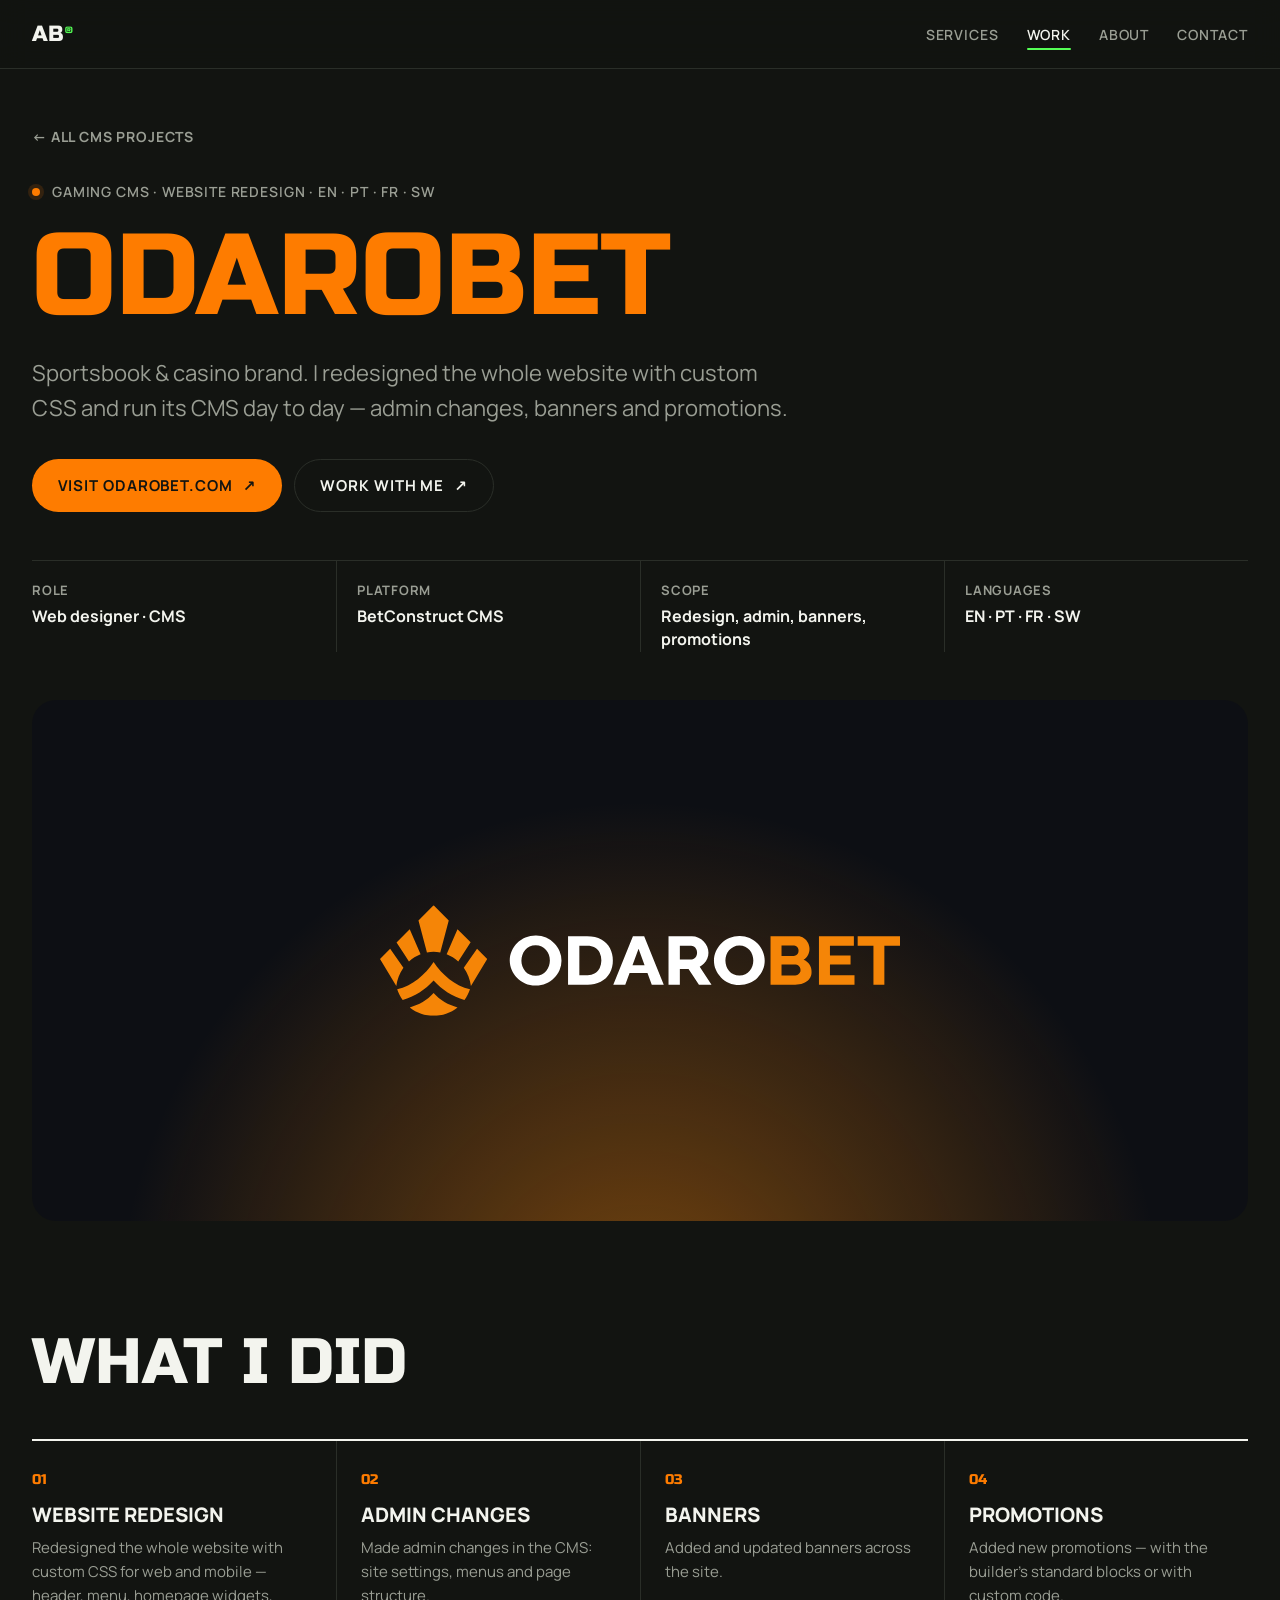
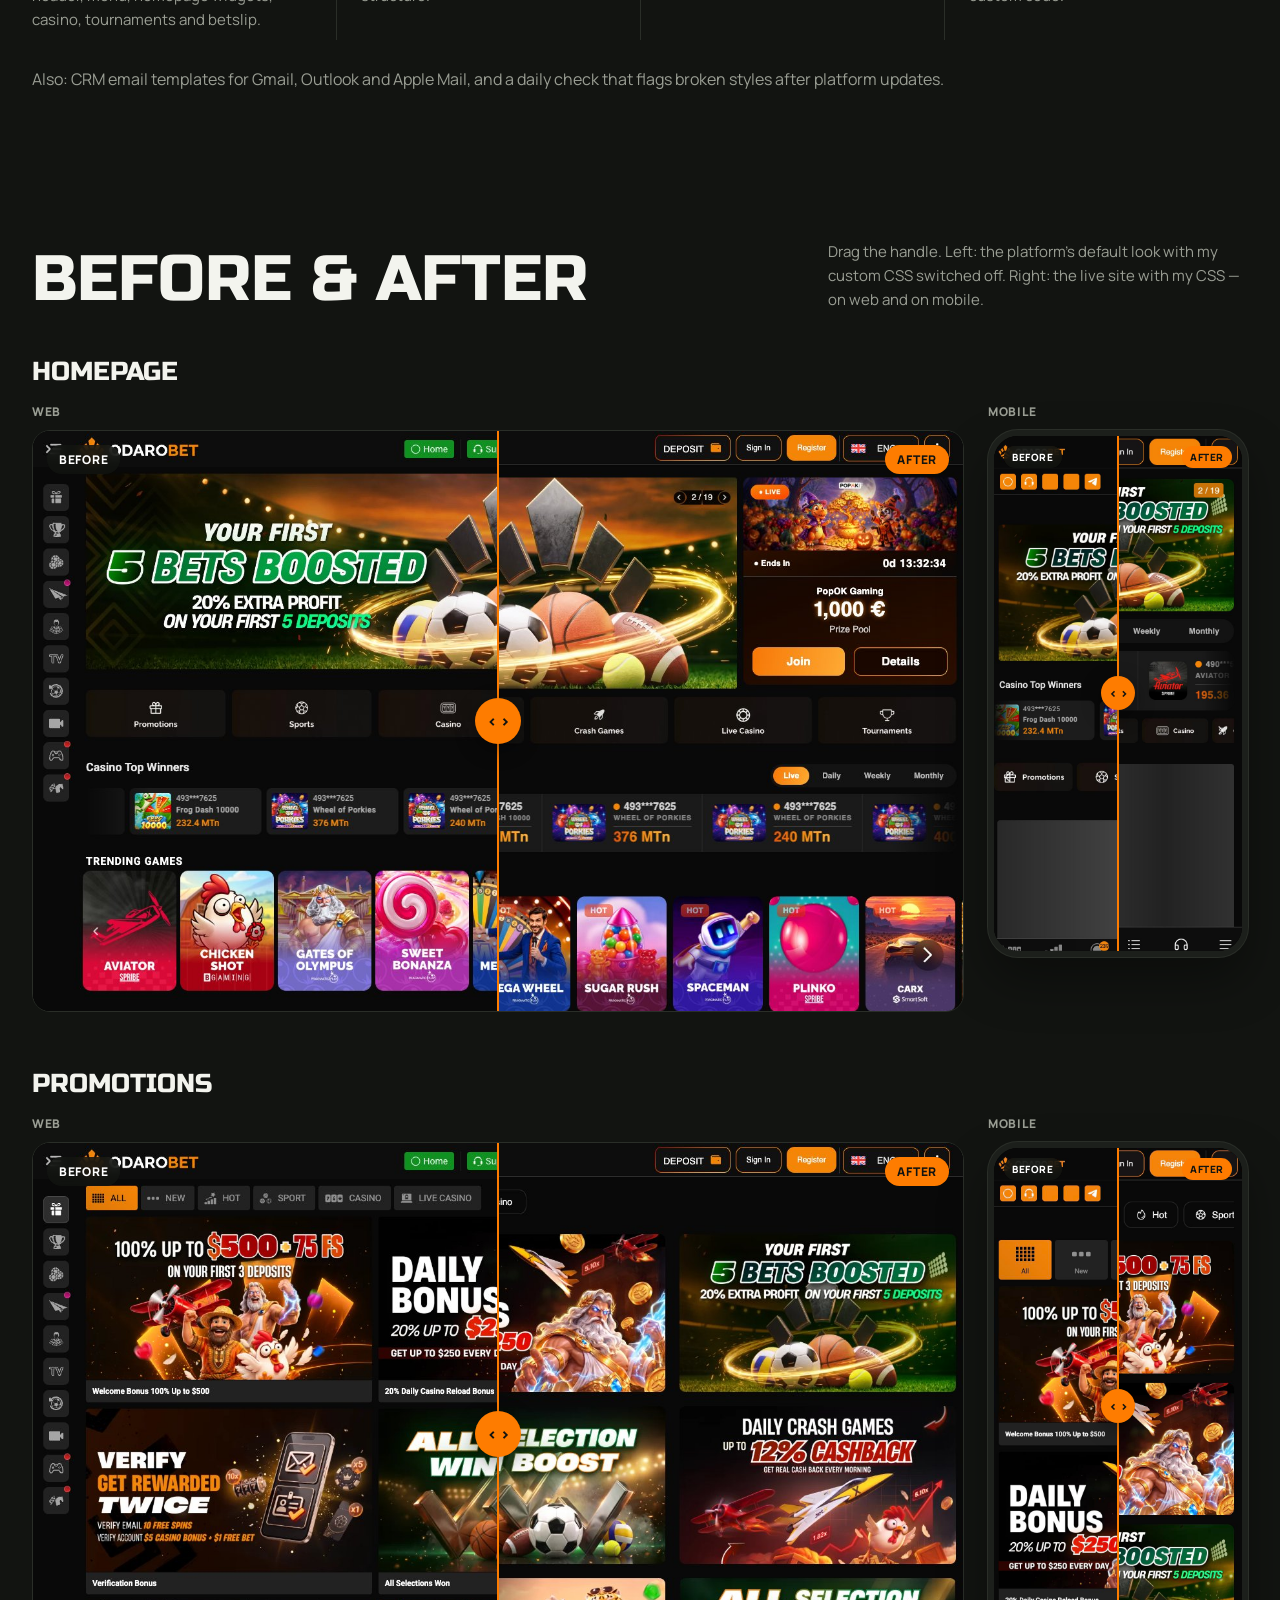
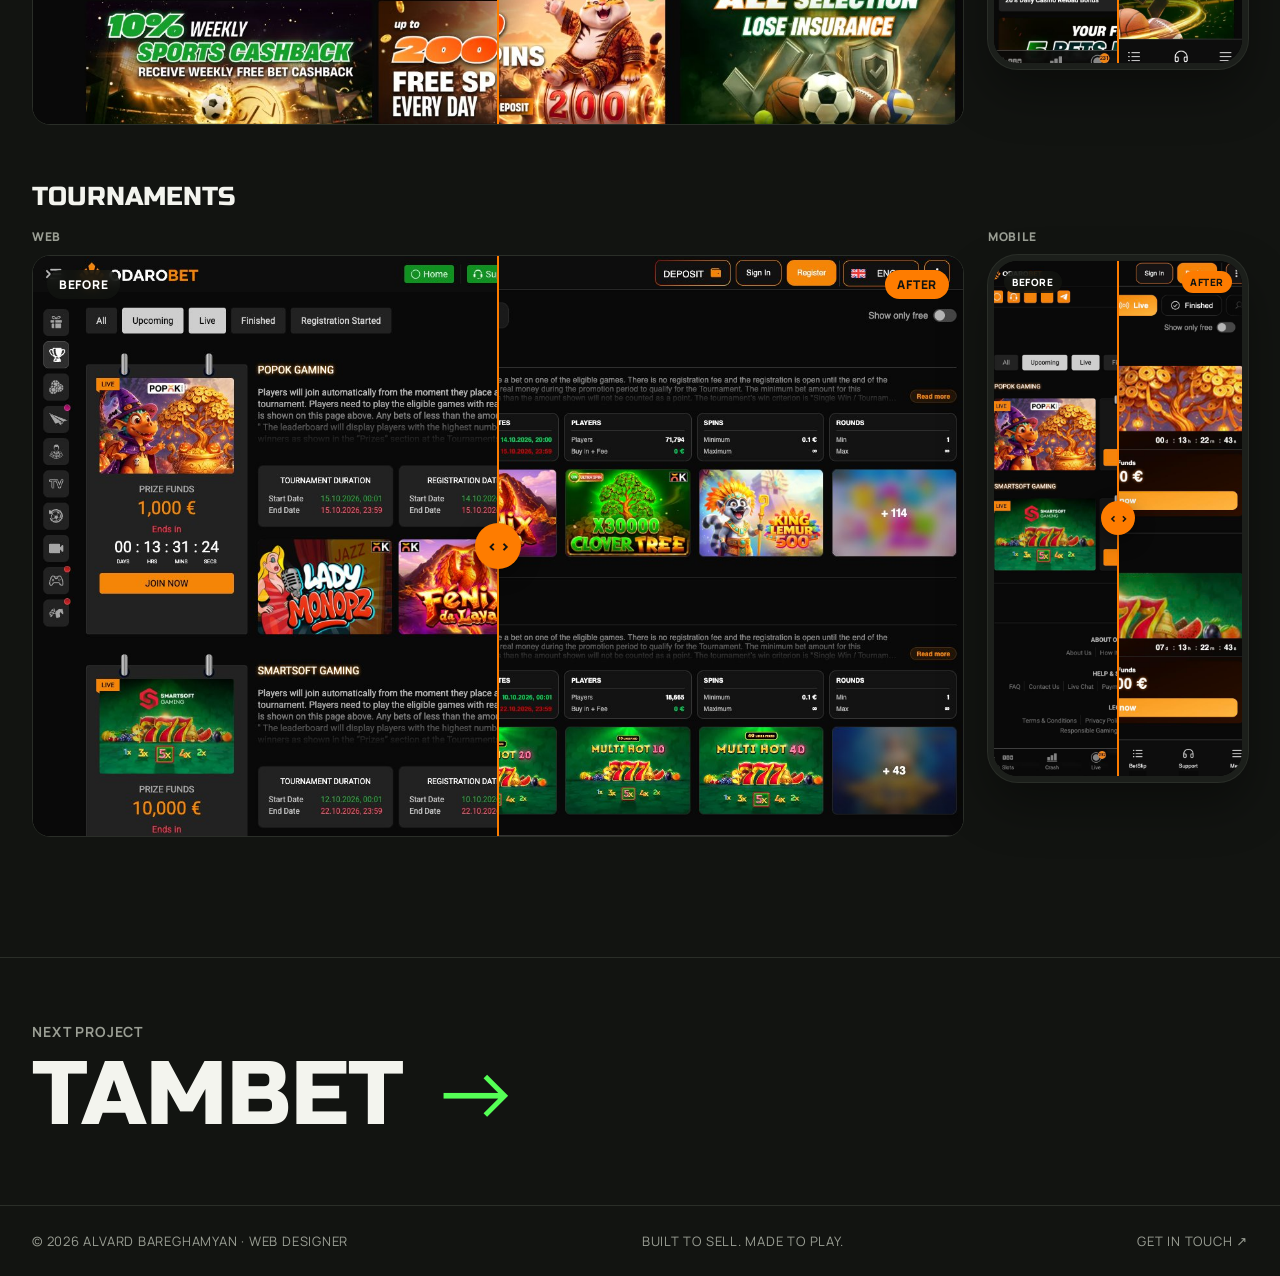
==== projects/odarobet.html @ 6822bbcd "Uppercase headings and labels, full-width hero Co-Authored-By: Claude Sonnet 5.5 <noreply@anthropic." ====
<!doctype html>
<html lang="en">
<head>
  <meta charset="utf-8">
  <meta name="viewport" content="width=device-width, initial-scale=1">
  <title>Odarobet · Alvard Bareghamyan</title>
  <meta name="description" content="Sportsbook &amp;amp; casino brand. I redesigned the whole website with custom CSS and run its CMS day to day — admin changes, banners and promotions.">
  <link rel="preconnect" href="https://fonts.googleapis.com">
  <link rel="preconnect" href="https://fonts.gstatic.com" crossorigin>
  <link href="https://fonts.googleapis.com/css2?family=Manrope:wght@400;500;600;700;800&family=Russo+One&display=swap" rel="stylesheet">
  <link rel="stylesheet" href="../assets/style.css?v=5">
  <script>
    document.documentElement.classList.add('js');
  </script>
</head>
<body class="project-page is-cms">

<header class="nav">
  <div class="wrap nav-inner">
    <a href="../index.html" class="logo" aria-label="Alvard Bareghamyan, home">AB<sup>®</sup></a>
    <nav class="links">
      <a href="../index.html#services">Services</a>
      <a href="../index.html#work" class="active">Work</a>
      <a href="../index.html#about">About</a>
      <a href="../index.html#contact">Contact</a>
    </nav>
  </div>
</header>

<main>

<section class="p-hero">
  <div class="wrap">
    <a href="../index.html#work-cms" class="back reveal">← All CMS projects</a>
    <p class="p-kicker reveal"><span class="dot"></span>Gaming CMS · Website redesign · EN · PT · FR · SW</p>
    <h1 class="reveal">Odarobet</h1>
    <p class="p-lead reveal">Sportsbook &amp; casino brand. I redesigned the whole website with custom CSS and run its CMS day to day — admin changes, banners and promotions.</p>
    <div class="p-cta reveal"><a class="pill pill-solid" href="https://www.odarobet.com" target="_blank" rel="noopener">Visit odarobet.com <i>↗</i></a><a class="pill pill-line" href="../index.html#contact">Work with me <i>↗</i></a></div>
    <dl class="p-facts reveal"><div><dt>Role</dt><dd>Web designer · CMS</dd></div><div><dt>Platform</dt><dd>BetConstruct CMS</dd></div><div><dt>Scope</dt><dd>Redesign, admin, banners, promotions</dd></div><div><dt>Languages</dt><dd>EN · PT · FR · SW</dd></div></dl>
  </div>
</section>

<section class="wrap">
  <div class="p-banner reveal img-odaro"><img src="../assets/img/odarobet-logo.svg" alt="Odarobet logo"></div>
</section>

<section class="sec p-sec">
  <div class="wrap">
    <div class="sec-top"><h2 class="reveal">What I did</h2></div>
    <ol class="steps p-did"><li class="reveal"><span class="n">01</span><h4>Website redesign</h4><p>Redesigned the whole website with custom CSS for web and mobile — header, menu, homepage widgets, casino, tournaments and betslip.</p></li><li class="reveal"><span class="n">02</span><h4>Admin changes</h4><p>Made admin changes in the CMS: site settings, menus and page structure.</p></li><li class="reveal"><span class="n">03</span><h4>Banners</h4><p>Added and updated banners across the site.</p></li><li class="reveal"><span class="n">04</span><h4>Promotions</h4><p>Added new promotions — with the builder's standard blocks or with custom code.</p></li></ol>
    <p class="p-also reveal">Also: CRM email templates for Gmail, Outlook and Apple Mail, and a daily check that flags broken styles after platform updates.</p>
  </div>
</section>

<section class="sec p-sec">
  <div class="wrap">
    <div class="sec-top"><h2 class="reveal">Before &amp; after</h2><p class="sec-note reveal">Drag the handle. Left: the platform's default look with my custom CSS switched off. Right: the live site with my CSS — on web and on mobile.</p></div>
      <div class="ba-block reveal">
        <div class="ba-head"><h3>Homepage</h3></div>
        <div class="ba-pair">
        <div class="ba-col"><span class="ba-dev">Web</span>
          <figure class="ba" style="--pos:50%">
            <img class="ba-img" src="../assets/img/odarobet/home-after.jpg?v=4" alt="Homepage with Alvard's custom CSS" loading="lazy">
            <div class="ba-before"><img class="ba-img" src="../assets/img/odarobet/home-before.jpg?v=4" alt="Homepage without custom CSS (platform default)" loading="lazy"></div>
            <span class="ba-line" aria-hidden="true"><b>‹ ›</b></span>
            <span class="ba-tag ba-l">Before</span>
            <span class="ba-tag ba-r">After</span>
            <input class="ba-range" type="range" min="0" max="100" value="50" aria-label="Drag to compare Homepage before and after">
          </figure>
        </div>
        <div class="ba-col ba-col-m"><span class="ba-dev">Mobile</span>
          <figure class="ba ba-m" style="--pos:50%">
            <img class="ba-img" src="../assets/img/odarobet/home-m-after.jpg?v=4" alt="Homepage (mobile) with Alvard's custom CSS" loading="lazy">
            <div class="ba-before"><img class="ba-img" src="../assets/img/odarobet/home-m-before.jpg?v=4" alt="Homepage (mobile) without custom CSS (platform default)" loading="lazy"></div>
            <span class="ba-line" aria-hidden="true"><b>‹ ›</b></span>
            <span class="ba-tag ba-l">Before</span>
            <span class="ba-tag ba-r">After</span>
            <input class="ba-range" type="range" min="0" max="100" value="50" aria-label="Drag to compare Homepage (mobile) before and after">
          </figure>
        </div>
        </div>
      </div>
      <div class="ba-block reveal">
        <div class="ba-head"><h3>Promotions</h3></div>
        <div class="ba-pair">
        <div class="ba-col"><span class="ba-dev">Web</span>
          <figure class="ba" style="--pos:50%">
            <img class="ba-img" src="../assets/img/odarobet/promos-after.jpg?v=4" alt="Promotions with Alvard's custom CSS" loading="lazy">
            <div class="ba-before"><img class="ba-img" src="../assets/img/odarobet/promos-before.jpg?v=4" alt="Promotions without custom CSS (platform default)" loading="lazy"></div>
            <span class="ba-line" aria-hidden="true"><b>‹ ›</b></span>
            <span class="ba-tag ba-l">Before</span>
            <span class="ba-tag ba-r">After</span>
            <input class="ba-range" type="range" min="0" max="100" value="50" aria-label="Drag to compare Promotions before and after">
          </figure>
        </div>
        <div class="ba-col ba-col-m"><span class="ba-dev">Mobile</span>
          <figure class="ba ba-m" style="--pos:50%">
            <img class="ba-img" src="../assets/img/odarobet/promos-m-after.jpg?v=4" alt="Promotions (mobile) with Alvard's custom CSS" loading="lazy">
            <div class="ba-before"><img class="ba-img" src="../assets/img/odarobet/promos-m-before.jpg?v=4" alt="Promotions (mobile) without custom CSS (platform default)" loading="lazy"></div>
            <span class="ba-line" aria-hidden="true"><b>‹ ›</b></span>
            <span class="ba-tag ba-l">Before</span>
            <span class="ba-tag ba-r">After</span>
            <input class="ba-range" type="range" min="0" max="100" value="50" aria-label="Drag to compare Promotions (mobile) before and after">
          </figure>
        </div>
        </div>
      </div>
      <div class="ba-block reveal">
        <div class="ba-head"><h3>Tournaments</h3></div>
        <div class="ba-pair">
        <div class="ba-col"><span class="ba-dev">Web</span>
          <figure class="ba" style="--pos:50%">
            <img class="ba-img" src="../assets/img/odarobet/tournaments-after.jpg?v=4" alt="Tournaments with Alvard's custom CSS" loading="lazy">
            <div class="ba-before"><img class="ba-img" src="../assets/img/odarobet/tournaments-before.jpg?v=4" alt="Tournaments without custom CSS (platform default)" loading="lazy"></div>
            <span class="ba-line" aria-hidden="true"><b>‹ ›</b></span>
            <span class="ba-tag ba-l">Before</span>
            <span class="ba-tag ba-r">After</span>
            <input class="ba-range" type="range" min="0" max="100" value="50" aria-label="Drag to compare Tournaments before and after">
          </figure>
        </div>
        <div class="ba-col ba-col-m"><span class="ba-dev">Mobile</span>
          <figure class="ba ba-m" style="--pos:50%">
            <img class="ba-img" src="../assets/img/odarobet/tournaments-m-after.jpg?v=4" alt="Tournaments (mobile) with Alvard's custom CSS" loading="lazy">
            <div class="ba-before"><img class="ba-img" src="../assets/img/odarobet/tournaments-m-before.jpg?v=4" alt="Tournaments (mobile) without custom CSS (platform default)" loading="lazy"></div>
            <span class="ba-line" aria-hidden="true"><b>‹ ›</b></span>
            <span class="ba-tag ba-l">Before</span>
            <span class="ba-tag ba-r">After</span>
            <input class="ba-range" type="range" min="0" max="100" value="50" aria-label="Drag to compare Tournaments (mobile) before and after">
          </figure>
        </div>
        </div>
      </div>
  </div>
</section>

<a href="tambet.html" class="next">
  <span class="wrap next-inner">
    <span class="next-label">Next project</span>
    <span class="next-name">Tambet <i>→</i></span>
  </span>
</a>

</main>

<footer class="foot">
  <div class="wrap foot-inner">
    <span>© <span id="y"></span> Alvard Bareghamyan · Web Designer</span>
    <span class="foot-mid">Built to sell. Made to play.</span>
    <a href="../index.html#contact">Get in touch ↗</a>
  </div>
</footer>

<script src="../assets/project.js?v=4"></script>
</body>
</html>
---- assets/style.css ----
/* Tokens — dark is the default look */
:root {
  --bg: #121411;
  --bg-2: #171A16;
  --surface: #1C1F1B;
  --line: #2A2E28;
  --ink: #F3F4EE;
  --muted: #9A9E94;
  --dim: #5C6058;
  --green: #55FF56;
  --green-ink: #55FF56;
  --green-soft: rgba(85,255,86,.12);
  --orange: #FE7C00;
  --orange-soft: rgba(254,124,0,.14);
  --nav: rgba(18,20,17,.82);
  --shadow: 0 24px 48px rgba(0,0,0,.35);
  --display: "Russo One", "Manrope", system-ui, sans-serif;
  --radius: 18px;
  color-scheme: dark;
}

* { box-sizing: border-box; margin: 0; padding: 0; }
html { scroll-behavior: smooth; scroll-padding-top: 72px; }
body { font-family: "Manrope", system-ui, sans-serif; background: var(--bg); color: var(--ink); -webkit-font-smoothing: antialiased; transition: background .3s, color .3s; }
img { max-width: 100%; display: block; }
a { color: inherit; text-decoration: none; }
button { font: inherit; color: inherit; background: none; border: 0; cursor: pointer; }
.wrap { max-width: 1320px; margin: 0 auto; padding: 0 32px; }
:focus-visible { outline: 2px solid var(--green); outline-offset: 3px; border-radius: 6px; }

/* Pills */
.pill { display: inline-flex; align-items: center; gap: 10px; padding: 14px 24px; border-radius: 999px; font-weight: 700; font-size: 15px; transition: background .2s, border-color .2s, color .2s; }
.pill i { font-style: normal; }
.pill-solid { background: var(--green); color: #121411; }
.pill-solid:hover { background: #7DFF7E; }
.pill-line { border: 1px solid var(--line); }
.pill-line:hover { border-color: var(--ink); }
.pill-dark { background: #121411; color: var(--green); }
.pill-dark:hover { background: #000; }

/* Nav */
.nav { position: sticky; top: 0; z-index: 50; background: var(--nav); backdrop-filter: blur(14px); -webkit-backdrop-filter: blur(14px); border-bottom: 1px solid var(--line); }
.nav-inner { display: flex; align-items: center; gap: 28px; height: 68px; }
.logo { font-family: var(--display); font-size: 22px; letter-spacing: .02em; margin-right: auto; }
.logo sup { font-size: 9px; color: var(--green); }
.links { display: flex; gap: 28px; }
.links a { position: relative; font-size: 14px; font-weight: 600; color: var(--muted); padding: 6px 0; transition: color .2s; }
.links a:hover, .links a.active { color: var(--ink); }
.links a::after { content: ""; position: absolute; left: 0; right: 0; bottom: 0; height: 2px; border-radius: 2px; background: var(--green); transform: scaleX(0); transition: transform .3s; }
.links a.active::after { transform: scaleX(1); }

/* Hero */
.hero { padding: 72px 0 96px; }
.hero-grid { display: grid; grid-template-columns: 1fr 1.15fr; gap: 48px; align-items: center; min-height: calc(100vh - 68px - 168px); }
.who { display: flex; align-items: center; flex-wrap: wrap; gap: 12px; font-size: 14px; color: var(--muted); margin-bottom: 22px; }
.who b { font-family: var(--display); font-weight: 400; font-size: 17px; color: var(--ink); }
.dot { width: 8px; height: 8px; border-radius: 50%; background: var(--green); box-shadow: 0 0 0 4px var(--green-soft); flex: none; }
.hero h1 { font-family: var(--display); font-weight: 400; font-size: clamp(42px, 4.6vw, 66px); line-height: 1.02; letter-spacing: -.01em; }
.hero h1 span { display: block; }
.hero h1 .l1 { color: var(--green-ink); }
.hero h1 .l2 { color: var(--orange); }
.lead { max-width: 520px; margin: 26px 0 34px; font-size: 18px; line-height: 1.65; color: var(--muted); }
.cta { display: flex; flex-wrap: wrap; gap: 12px; }

/* Hero panel */
.panel { display: grid; grid-template-columns: 1fr 1fr; gap: 14px; padding: 14px; border-radius: 26px; background: var(--bg-2); border: 1px solid var(--line); }
.tile { position: relative; display: flex; flex-direction: column; min-height: 540px; padding: 22px; border-radius: 18px; overflow: hidden; border: 1px solid var(--line); background: var(--surface); transition: border-color .3s, transform .3s; }
.tile::before { content: ""; position: absolute; inset: 0; pointer-events: none; opacity: .9;
  -webkit-mask-image: radial-gradient(ellipse at 50% 60%, #000 20%, transparent 80%); mask-image: radial-gradient(ellipse at 50% 60%, #000 20%, transparent 80%); }
.tile-shop::before { background-image: radial-gradient(rgba(85,255,86,.25) 1.2px, transparent 1.4px); background-size: 18px 18px; animation: dots 40s linear infinite; }
.tile-game::before {
  background-image: url("data:image/svg+xml,%3Csvg xmlns='http://www.w3.org/2000/svg' width='120' height='120' viewBox='0 0 160 160'%3E%3Cg fill='none' stroke='%23FE7C00' stroke-width='1.6' stroke-opacity='.4'%3E%3Cpath d='M30 18c-7 9-14 13-14 20a7 7 0 0 0 12 5l-2 7h8l-2-7a7 7 0 0 0 12-5c0-7-7-11-14-20Z'/%3E%3Cpath d='M120 22l10 14-10 14-10-14Z'/%3E%3Cpath d='M40 112c-4-6-14-4-14 3 0 8 14 15 14 15s14-7 14-15c0-7-10-9-14-3Z'/%3E%3Crect x='104' y='100' width='30' height='30' rx='6'/%3E%3C/g%3E%3Cg fill='%23FE7C00' fill-opacity='.4'%3E%3Ccircle cx='112' cy='108' r='2.4'/%3E%3Ccircle cx='119' cy='115' r='2.4'/%3E%3Ccircle cx='126' cy='122' r='2.4'/%3E%3C/g%3E%3C/svg%3E");
  background-size: 120px 120px; animation: suits 50s linear infinite; }
.tile::after { content: ""; position: absolute; left: 50%; top: 55%; width: 300px; height: 300px; margin: -150px 0 0 -150px; border-radius: 50%; pointer-events: none; animation: glow 6s ease-in-out infinite; }
.tile-shop::after { background: radial-gradient(circle, rgba(85,255,86,.16), transparent 65%); }
.tile-game::after { background: radial-gradient(circle, rgba(254,124,0,.2), transparent 65%); }
@keyframes dots { to { background-position: 18px 18px; } }
@keyframes suits { to { background-position: 120px -120px; } }
@keyframes glow { 50% { transform: scale(1.15); opacity: .6; } }
.tile:hover { transform: translateY(-4px); }
.tile-shop:hover { border-color: var(--green); }
.tile-game:hover { border-color: var(--orange); }
.tile-label { position: relative; z-index: 2; display: flex; align-items: center; gap: 10px; font-family: var(--display); font-size: 24px; }
.tile-label b { font-weight: 400; font-size: 12px; padding: 4px 8px; border-radius: 999px; color: #121411; }
.tile-shop .tile-label b { background: var(--green); }
.tile-game .tile-label b { background: var(--orange); }
.tile-label i { margin-left: auto; font-style: normal; font-size: 16px; color: var(--muted); transition: transform .3s, color .3s; }
.tile:hover .tile-label i { transform: translate(3px, -3px); color: var(--ink); }
.tile-art { position: relative; z-index: 2; flex: 1; display: block; }
.tile-foot { position: relative; z-index: 2; font-size: 14px; font-weight: 600; color: var(--muted); }

/* Mini admin cards */
.mini { position: absolute; display: block; width: 168px; padding-bottom: 12px; border-radius: 14px; overflow: hidden; background: var(--bg-2); border: 1px solid var(--line); box-shadow: var(--shadow); transition: transform .5s cubic-bezier(.2,.8,.2,1); }
.mini.m1 { right: 4px; top: 30px; transform: rotate(5deg); }
.mini.m2 { left: 0; bottom: 18px; transform: rotate(-6deg); }
.tile:hover .mini.m1 { transform: rotate(8deg) translateY(-8px); }
.tile:hover .mini.m2 { transform: rotate(-9deg) translateY(-4px); }
.mini-bar { display: flex; align-items: center; gap: 4px; padding: 8px 10px; background: var(--surface); border-bottom: 1px solid var(--line); }
.mini-bar i { width: 6px; height: 6px; border-radius: 50%; background: #FF6159; }
.mini-bar i:nth-child(2) { background: #FFBD2E; } .mini-bar i:nth-child(3) { background: #28C941; }
.mini-bar span { margin-left: 6px; font-size: 10px; font-weight: 800; color: var(--ink); }
.mini-rows { display: flex; flex-direction: column; gap: 6px; padding: 10px 10px 0; }
.mrow { display: flex; align-items: center; gap: 6px; opacity: 0; animation: rowIn 6s infinite; }
.mrow b { width: 18px; height: 18px; border-radius: 5px; background: var(--c); flex: none; }
.mrow s { flex: 1; height: 6px; border-radius: 3px; background: var(--line); }
.mrow em { font-style: normal; font-size: 7.5px; font-weight: 800; padding: 2px 5px; border-radius: 999px; background: var(--green-soft); color: var(--green-ink); }
.mrow:nth-child(2) { animation-delay: .25s; } .mrow:nth-child(3) { animation-delay: .5s; }
.mrow-new { animation-name: rowNew; }
.mrow-new em { background: var(--orange-soft); color: var(--orange); }
@keyframes rowIn { 0% { opacity: 0; transform: translateX(10px); } 8%, 88% { opacity: 1; transform: none; } 96%, 100% { opacity: 0; } }
@keyframes rowNew { 0%, 40% { opacity: 0; transform: scale(.85); } 48% { opacity: 1; transform: scale(1.06); } 54%, 88% { opacity: 1; transform: none; } 96%, 100% { opacity: 0; } }
.mini-kpis { display: grid; grid-template-columns: 1fr 1fr; gap: 6px; padding: 10px 10px 4px; }
.mini-kpis span { height: 22px; border-radius: 6px; background: var(--surface); border: 1px solid var(--line); position: relative; overflow: hidden; }
.mini-kpis span::after { content: ""; position: absolute; left: 6px; bottom: 6px; height: 4px; border-radius: 2px; background: var(--green); animation: kpi 6s infinite; }
.mini-kpis span:nth-child(2)::after { background: var(--orange); animation-delay: .3s; }
@keyframes kpi { 0% { width: 0; } 30%, 90% { width: 60%; } 100% { width: 0; } }
.mini-chart { display: block; width: calc(100% - 20px); height: 60px; margin: 6px 10px 0; overflow: visible; }
.mini-chart polyline { fill: none; stroke: var(--green); stroke-width: 2.5; stroke-linecap: round; stroke-linejoin: round; vector-effect: non-scaling-stroke; stroke-dasharray: 300; stroke-dashoffset: 300; animation: miniDraw 6s infinite; }
@keyframes miniDraw { 0% { stroke-dashoffset: 300; } 45%, 90% { stroke-dashoffset: 0; } 100% { stroke-dashoffset: 300; opacity: 0; } }
.promo-banner { position: relative; display: block; margin: 10px 10px 8px; padding: 14px 12px; border-radius: 10px; color: #fff; background: linear-gradient(120deg, #FE7C00, #C45F00); overflow: hidden; }
.promo-banner::after { content: ""; position: absolute; inset: 0; background: linear-gradient(100deg, transparent 30%, rgba(255,255,255,.35) 50%, transparent 70%); transform: translateX(-100%); animation: shine 4s ease-in-out infinite; }
.promo-banner b { display: block; font-family: var(--display); font-weight: 400; font-size: 22px; line-height: 1; }
.promo-banner small { font-size: 9px; font-weight: 800; letter-spacing: .08em; text-transform: uppercase; }
@keyframes shine { 0%, 40% { transform: translateX(-100%); } 70%, 100% { transform: translateX(100%); } }
.langs { display: flex; gap: 4px; padding: 0 10px; }
.langs span { flex: 1; text-align: center; font-size: 8.5px; font-weight: 800; padding: 4px 0; border-radius: 6px; background: var(--surface); border: 1px solid var(--line); color: var(--muted); animation: lang 6s infinite; }
.langs span:nth-child(2) { animation-delay: 1.5s; } .langs span:nth-child(3) { animation-delay: 3s; } .langs span:nth-child(4) { animation-delay: 4.5s; }
@keyframes lang { 0%, 22% { background: var(--orange); color: #fff; border-color: var(--orange); } 25%, 100% { background: var(--surface); color: var(--muted); border-color: var(--line); } }
.code { display: flex; flex-direction: column; gap: 7px; padding: 12px 12px 4px; }
.code span { display: block; height: 6px; width: 0; margin-left: var(--x, 0); border-radius: 3px; background: var(--orange); opacity: .85; animation: codeType 6s infinite; }
.code span:nth-child(even) { background: var(--green); }
.code span:nth-child(2) { animation-delay: .3s; } .code span:nth-child(3) { animation-delay: .6s; } .code span:nth-child(4) { animation-delay: .9s; }
.code span:nth-child(5) { animation-delay: 1.2s; } .code span:nth-child(6) { animation-delay: 1.5s; }
@keyframes codeType { 0% { width: 0; } 15%, 85% { width: var(--w); } 100% { width: 0; } }

/* Sections */
.sec { padding: 110px 0; border-top: 1px solid var(--line); }
.sec-top { display: flex; align-items: flex-end; justify-content: space-between; flex-wrap: wrap; gap: 20px; margin-bottom: 44px; }
.sec-top h2 { font-family: var(--display); font-weight: 400; font-size: clamp(38px, 5vw, 64px); line-height: 1; }

/* Work */
.work-group + .work-group { margin-top: 80px; }
.work-head { display: flex; align-items: center; gap: 12px; font-family: var(--display); font-weight: 400; font-size: 26px; padding-bottom: 18px; margin-bottom: 32px; border-bottom: 2px solid var(--ink); }
.work-head sup { font-size: 13px; color: var(--muted); }
.work-cms .dot { background: var(--orange); box-shadow: 0 0 0 4px var(--orange-soft); }
.cards { display: grid; gap: 40px 28px; }
.cards-three { grid-template-columns: repeat(3, 1fr); }
.cards-two { grid-template-columns: repeat(2, 1fr); }
.cards-shop > .card:only-child { grid-column: 1 / -1; display: grid; grid-template-columns: 1.4fr 1fr; gap: 40px; align-items: center; }
.cards-shop > .card:only-child .card-img { margin-bottom: 0; }
.card-body { display: flex; flex-direction: column; gap: 8px; }
.cards-shop > .card:only-child .card-title { font-size: 36px; }
.card-link { display: none; margin-top: 14px; font-weight: 700; color: var(--green-ink); }
.card-link i { font-style: normal; }
.card { display: flex; flex-direction: column; text-align: left; gap: 6px; }
.card.hide { display: none; }
.card-img { position: relative; display: grid; place-items: center; aspect-ratio: 16 / 10; margin-bottom: 14px; border-radius: var(--radius); overflow: hidden; background: #000; }
.card-img > * { transition: transform .6s cubic-bezier(.2,.8,.2,1); }
.card-img > img { width: 100%; height: 100%; object-fit: cover; }
.card:hover .card-img > * { transform: scale(1.05); }
.img-sanpur { background: #14525F; }
.img-sanpur > img { width: 62%; height: auto; object-fit: contain; }
.img-odaro { background: radial-gradient(circle at 50% 120%, rgba(245,133,7,.45), transparent 60%), #0D0F14; }
.img-tambet { background: radial-gradient(circle at 50% 120%, rgba(255,90,20,.45), transparent 60%), #120D0B; }
.card-img.img-odaro > img, .card-img.img-tambet > img { width: 62%; height: auto; object-fit: contain; }
.img-odaro b { font-family: var(--display); font-weight: 400; font-size: clamp(30px, 4vw, 52px); letter-spacing: .1em; color: #fff; }
.img-promo { background: linear-gradient(135deg, #15401A, #0B240E); color: #fff; display: flex; flex-direction: column; align-items: center; justify-content: center; gap: 4px; }
.img-promo b { font-family: var(--display); font-weight: 400; font-size: 64px; line-height: 1; color: var(--orange); }
.img-promo small { font-weight: 800; letter-spacing: .14em; text-transform: uppercase; }
.img-promo em { font-style: normal; margin-top: 12px; padding: 8px 28px; border-radius: 999px; background: var(--green); color: #121411; font-weight: 800; }
.card-title { display: flex; align-items: center; gap: 10px; font-family: var(--display); font-size: 26px; }
.card-title i { font-style: normal; font-size: 16px; color: var(--green-ink); transition: transform .3s; }
.card[data-cat="gaming"] .card-title i { color: var(--orange); }
.card:hover .card-title i { transform: translate(3px, -3px); }
.card-meta { font-size: 13px; font-weight: 600; color: var(--muted); }
.card-text { font-size: 15px; line-height: 1.55; opacity: .85; max-width: 520px; }

/* Services */
.svc-cols { display: grid; grid-template-columns: 1fr 1fr; gap: 56px; }
.svc-col h3 { display: flex; align-items: center; gap: 12px; font-family: var(--display); font-weight: 400; font-size: 26px; padding-bottom: 18px; border-bottom: 2px solid var(--ink); }
.svc-game .dot { background: var(--orange); box-shadow: 0 0 0 4px var(--orange-soft); }
.svc-list { list-style: none; }
.svc-list li { display: grid; grid-template-columns: 52px 1fr; gap: 12px; padding: 24px 0; border-bottom: 1px solid var(--line); }
.svc-list .n { font-family: var(--display); font-size: 14px; color: var(--green-ink); padding-top: 4px; }
.svc-game .n { color: var(--orange); }
.svc-list h4 { font-size: 20px; font-weight: 800; margin-bottom: 6px; }
.svc-list p { color: var(--muted); line-height: 1.6; }
.snippet { display: inline-flex; align-items: center; margin-top: 12px; min-height: 1.6em; padding: 6px 10px; border-radius: 8px; font: 700 13px ui-monospace, Menlo, monospace; color: var(--green-ink); background: var(--green-soft); }
.caret { display: inline-block; width: 2px; height: 1.1em; margin-left: 3px; background: currentColor; animation: blink 1s steps(1) infinite; }
@keyframes blink { 50% { opacity: 0; } }

/* About */
.statement { font-family: var(--display); font-weight: 400; font-size: clamp(36px, 5.4vw, 72px); line-height: 1.08; max-width: 980px; }
.statement-sub { max-width: 640px; margin: 48px 0 0 auto; font-size: clamp(20px, 2.2vw, 28px); line-height: 1.45; font-weight: 600; }
.statement-sub mark { background: none; color: var(--green-ink); }
[data-words] .w { color: var(--dim); transition: color .4s; }
[data-words] .w.lit { color: var(--ink); }
[data-words] mark .w.lit { color: var(--green-ink); }
.about-grid { display: grid; grid-template-columns: 1fr 1.4fr; gap: 56px; margin-top: 96px; }
.stats { display: flex; flex-direction: column; gap: 14px; }
.stat { display: flex; align-items: center; gap: 22px; padding: 22px 24px; border-radius: var(--radius); background: var(--surface); border: 1px solid var(--line); }
.stat b { font-family: var(--display); font-weight: 400; font-size: 56px; line-height: 1; color: var(--green-ink); min-width: 48px; }
.stat:nth-child(2) b, .stat:nth-child(3) b { color: var(--orange); }
.stat span { font-size: 14px; line-height: 1.5; color: var(--muted); }
.facts div { display: grid; grid-template-columns: 120px 1fr; gap: 18px; padding: 22px 0; border-bottom: 1px solid var(--line); }
.facts div:first-child { border-top: 1px solid var(--line); }
.facts dt { font-size: 13px; font-weight: 700; color: var(--muted); padding-top: 6px; }
.facts dd { font-weight: 700; }
.tags { display: flex; flex-wrap: wrap; gap: 8px; }
.tags span { font-size: 13px; font-weight: 600; padding: 6px 12px; border-radius: 999px; border: 1px solid var(--line); }

/* Process */
.steps { list-style: none; display: grid; grid-template-columns: repeat(4, 1fr); border-top: 2px solid var(--ink); }
.steps li { padding: 26px 24px 8px 0; }
.steps li + li { padding-left: 24px; border-left: 1px solid var(--line); }
.steps .n { font-family: var(--display); font-size: 14px; color: var(--orange); }
.steps h4 { font-size: 20px; font-weight: 800; margin: 12px 0 8px; }
.steps p { color: var(--muted); line-height: 1.6; font-size: 15px; }

/* Contact */
.contact { background: var(--green); color: #121411; padding: 120px 0; }
.kicker { font-weight: 700; font-size: 14px; margin-bottom: 18px; }
.contact h2 { font-family: var(--display); font-weight: 400; font-size: clamp(42px, 7vw, 96px); line-height: 1.08; }
.hl { display: inline-block; margin-top: 6px; padding: 0 16px 6px; border-radius: 12px; background: #121411; color: var(--green); }
.mail-row { display: flex; align-items: center; flex-wrap: wrap; gap: 18px; margin: 48px 0 26px; }
.mail { font-size: clamp(20px, 3vw, 34px); font-weight: 700; border-bottom: 3px solid currentColor; overflow-wrap: anywhere; }
.contact-pills { display: flex; flex-wrap: wrap; gap: 10px; }
.contact .pill-line { border-color: rgba(18,20,17,.3); }
.contact .pill-line:hover { border-color: #121411; }

/* Footer */
.foot { background: var(--bg); border-top: 1px solid var(--line); }
.foot-inner { display: flex; justify-content: space-between; align-items: center; gap: 16px; flex-wrap: wrap; padding-block: 26px; font-size: 13px; color: var(--muted); }
.foot a:hover { color: var(--ink); }

/* Toast */
.toast { position: fixed; left: 50%; bottom: 28px; z-index: 90; padding: 12px 20px; border-radius: 999px; background: var(--ink); color: var(--bg); font-weight: 700; box-shadow: var(--shadow); transform: translate(-50%, 140%); opacity: 0; transition: transform .35s cubic-bezier(.3,1.4,.5,1), opacity .3s; }
.toast.show { transform: translate(-50%, 0); opacity: 1; }

/* Reveal */
.js .reveal { opacity: 0; translate: 0 28px; }
.reveal { transition: opacity .8s var(--d, 0ms), translate .8s cubic-bezier(.2,.8,.2,1) var(--d, 0ms); }
.reveal.in { opacity: 1; translate: 0 0; }

/* Responsive */
@media (max-width: 1024px) {
  .hero-grid { grid-template-columns: 1fr; min-height: 0; }
  .panel { max-width: 640px; }
  .svc-cols, .about-grid { grid-template-columns: 1fr; }
  .cards-three { grid-template-columns: 1fr 1fr; }
  .cards-shop > .card:only-child { grid-template-columns: 1fr; gap: 14px; }
  .steps { grid-template-columns: 1fr 1fr; }
  .steps li:nth-child(3) { padding-left: 0; border-left: 0; }
  .steps li:nth-child(n+3) { border-top: 1px solid var(--line); }
}
@media (max-width: 720px) {
  .wrap { padding: 0 16px; }
  .links { display: none; }
  .hero { padding: 48px 0 72px; }
  .tile { min-height: 360px; padding: 14px; }
  .mini { width: 138px; }
  .mini.m1 { right: -6px; }
  .cards, .cards-three, .cards-two { grid-template-columns: 1fr; }
  .sec { padding: 80px 0; }
  .statement-sub { margin-top: 32px; }
  .about-grid { margin-top: 64px; }
  .facts div { grid-template-columns: 1fr; gap: 8px; }
  .steps { grid-template-columns: 1fr; }
  .steps li, .steps li + li { padding: 22px 0 8px; border-left: 0; }
  .steps li + li { border-top: 1px solid var(--line); }
  .contact { padding: 84px 0; }
  .foot-mid { display: none; }
}
@media (max-width: 420px) {
  .panel { grid-template-columns: 1fr; }
  .tile { min-height: 320px; }
  .mini { width: 150px; }
}
@media (prefers-reduced-motion: reduce) {
  *, *::before, *::after { animation: none !important; transition: none !important; }
  .reveal, .mrow { opacity: 1 !important; translate: none !important; }
  .code span { width: var(--w) !important; }
  .mini-chart polyline { stroke-dashoffset: 0 !important; }
}
.cards-shop > .card:only-child .card-link { display: inline; }

/* ===== Project pages ===== */
.p-hero { padding: 56px 0 48px; }
.back { display: inline-block; margin-bottom: 36px; font-size: 14px; font-weight: 700; color: var(--muted); }
.back:hover { color: var(--ink); }
.p-kicker { display: flex; align-items: center; gap: 12px; font-size: 14px; font-weight: 600; color: var(--muted); }
.is-cms .p-kicker .dot { background: var(--orange); box-shadow: 0 0 0 4px var(--orange-soft); }
.p-hero h1 { font-family: var(--display); font-weight: 400; font-size: clamp(56px, 9vw, 128px); line-height: 1; margin: 18px 0 22px; }
.is-shop .p-hero h1 { color: var(--green-ink); }
.is-cms .p-hero h1 { color: var(--orange); }
.p-lead { max-width: 760px; font-size: clamp(18px, 1.8vw, 22px); line-height: 1.6; color: var(--muted); }
.p-cta { display: flex; flex-wrap: wrap; gap: 12px; margin: 32px 0 48px; }
.is-cms .pill-solid { background: var(--orange); }
.is-cms .pill-solid:hover { background: #FF9633; }
.p-facts { display: grid; grid-template-columns: repeat(4, 1fr); border-top: 1px solid var(--line); }
.p-facts div { padding: 20px 20px 0 0; }
.p-facts div + div { padding-left: 20px; border-left: 1px solid var(--line); }
.p-facts dt { font-size: 13px; font-weight: 700; color: var(--muted); margin-bottom: 6px; }
.p-facts dd { font-weight: 700; line-height: 1.45; }
.p-banner { display: grid; place-items: center; aspect-ratio: 21 / 9; border-radius: 24px; overflow: hidden; }
.p-banner > img { width: min(46%, 520px); height: auto; }
.p-banner.img-promo b { font-size: clamp(64px, 10vw, 140px); }
.p-sec { border-top: 0; padding-bottom: 40px; }
.p-did { grid-template-columns: repeat(4, 1fr); }
.p-did .n { color: var(--green-ink); }
.is-cms .p-did .n { color: var(--orange); }
.p-also { margin-top: 28px; color: var(--muted); }
.sec-note { max-width: 420px; color: var(--muted); line-height: 1.6; font-size: 15px; }

/* Before / after */
.ba-block + .ba-block { margin-top: 56px; }
.ba-head { display: flex; align-items: baseline; gap: 14px; margin-bottom: 16px; }
.ba-head h3 { font-family: var(--display); font-weight: 400; font-size: 26px; }
.ba { position: relative; aspect-ratio: 1440 / 900; border-radius: 18px; overflow: hidden; border: 1px solid var(--line); background: #000; user-select: none; }
.ba-img { position: absolute; inset: 0; width: 100%; height: 100%; object-fit: cover; object-position: top; }
.ba-before { position: absolute; inset: 0; clip-path: inset(0 calc(100% - var(--pos)) 0 0); }
.ba-line { position: absolute; top: 0; bottom: 0; left: var(--pos); width: 2px; margin-left: -1px; background: var(--orange); pointer-events: none; }
.ba-line b { position: absolute; top: 50%; left: 50%; width: 46px; height: 46px; margin: -23px 0 0 -23px; display: grid; place-items: center; border-radius: 50%; background: var(--orange); color: #121411; font-weight: 800; font-size: 16px; box-shadow: 0 6px 20px rgba(0,0,0,.4); }
.ba-tag { position: absolute; top: 14px; padding: 6px 12px; border-radius: 999px; font-size: 12px; font-weight: 800; background: rgba(18,20,17,.8); color: #fff; backdrop-filter: blur(6px); pointer-events: none; }
.ba-l { left: 14px; }
.ba-r { right: 14px; background: var(--orange); color: #121411; }
.ba-range { position: absolute; inset: 0; width: 100%; height: 100%; margin: 0; opacity: 0; cursor: ew-resize; -webkit-appearance: none; appearance: none; }
.ba-range:focus-visible + * , .ba:focus-within .ba-line b { outline: 3px solid #fff; }

.p-shot img { width: 100%; border-radius: 18px; border: 1px solid var(--line); }
.p-shot figcaption { margin-top: 10px; font-size: 13px; color: var(--muted); }

/* Next project */
.next { display: block; margin-top: 80px; border-top: 1px solid var(--line); transition: background .3s; }
.next:hover { background: var(--bg-2); }
.next-inner { display: flex; flex-direction: column; gap: 10px; padding-block: 64px; }
.next-label { font-size: 14px; font-weight: 700; color: var(--muted); }
.next-name { font-family: var(--display); font-size: clamp(40px, 7vw, 96px); line-height: 1; }
.next-name i { font-style: normal; display: inline-block; transition: transform .3s; color: var(--green-ink); }
.next:hover .next-name i { transform: translateX(10px); }

@media (max-width: 1024px) {
  .p-facts, .p-did { grid-template-columns: 1fr 1fr; }
  .p-facts div:nth-child(3) { padding-left: 0; border-left: 0; }
}
@media (max-width: 720px) {
  .p-facts, .p-did { grid-template-columns: 1fr; }
  .p-facts div, .p-facts div + div { padding: 16px 0 0; border-left: 0; }
  .p-banner { aspect-ratio: 4 / 3; }
  .ba-tag { font-size: 10px; top: 10px; }
  .ba-line b { width: 36px; height: 36px; margin: -18px 0 0 -18px; }
}

/* Web + mobile pair */
.ba-pair { display: grid; grid-template-columns: minmax(0, 1fr) 260px; gap: 24px; align-items: start; }
.ba-col { display: flex; flex-direction: column; gap: 10px; min-width: 0; }
.ba-dev { font-size: 12px; font-weight: 800; letter-spacing: .08em; text-transform: uppercase; color: var(--muted); }
.ba.ba-m { aspect-ratio: 375 / 760; border-radius: 30px; border: 6px solid var(--surface); box-shadow: 0 0 0 1px var(--line), var(--shadow); }
.ba.ba-m .ba-tag { top: 10px; font-size: 10px; padding: 4px 8px; }
.ba.ba-m .ba-l { left: 10px; }
.ba.ba-m .ba-r { right: 10px; }
.ba.ba-m .ba-line b { width: 34px; height: 34px; margin: -17px 0 0 -17px; font-size: 13px; }
@media (max-width: 900px) {
  .ba-pair { grid-template-columns: 1fr; }
  .ba-col-m { max-width: 300px; }
}
.ba-pair:not(:has(.ba-col-m)) { grid-template-columns: 1fr; }

/* Redesign screens (scroll on hover) */
.shot-frame { border-radius: 18px; overflow: hidden; border: 1px solid var(--line); background: var(--surface); }
.shot-bar { display: flex; gap: 6px; padding: 10px 14px; border-bottom: 1px solid var(--line); }
.shot-bar i { width: 9px; height: 9px; border-radius: 50%; background: #FF6159; }
.shot-bar i:nth-child(2) { background: #FFBD2E; } .shot-bar i:nth-child(3) { background: #28C941; }
.shot-view { --h: 520px; height: var(--h); overflow: hidden; background: #0D0D0D; }
.shot-view img { width: 100%; height: auto; transform: translateY(0); transition: transform 6s cubic-bezier(.45,0,.55,1); }
.shot:hover .shot-view img { transform: translateY(calc(-100% + var(--h))); transition-duration: 8s; }
.shot-m .shot-frame { border-radius: 30px; border: 6px solid var(--surface); box-shadow: 0 0 0 1px var(--line), var(--shadow); }
.shot-m .shot-view { --h: 540px; }
@media (max-width: 900px) { .shot-view { --h: 380px; } .shot-m .shot-view { --h: 480px; } }
@media (min-width: 1025px) { .tile .mini { zoom: 1.22; } }

/* In-progress badge */
.status { display: inline-flex; align-items: center; gap: 7px; padding: 6px 12px; border-radius: 999px; font: 700 12px "Manrope", sans-serif; letter-spacing: .02em; background: rgba(18,20,17,.85); color: var(--green); border: 1px solid rgba(85,255,86,.35); backdrop-filter: blur(6px); }
.status i { width: 7px; height: 7px; border-radius: 50%; background: var(--green); animation: pulse 1.6s ease-in-out infinite; }
@keyframes pulse { 50% { opacity: .3; transform: scale(.8); } }
.card-img .status { position: absolute; top: 14px; left: 14px; z-index: 2; transform: none !important; }
.p-kicker .status { margin-left: 4px; }

/* Promo text follows the language pills */
.promo-txt { display: grid; margin-top: 4px; line-height: 1.25; }
.promo-txt span { grid-area: 1 / 1; opacity: 0; animation: langText 6s infinite; }
.promo-txt span:nth-child(2) { animation-delay: 1.5s; }
.promo-txt span:nth-child(3) { animation-delay: 3s; }
.promo-txt span:nth-child(4) { animation-delay: 4.5s; }
@keyframes langText { 0%, 22% { opacity: 1; transform: none; } 2% { opacity: 1; } 25%, 100% { opacity: 0; transform: translateY(3px); } }
@media (prefers-reduced-motion: reduce) { .promo-txt span:first-child { opacity: 1 !important; } }

/* Uppercase headings, labels and buttons */
.links a, .pill, .logo, .who, .tile-label, .tile-foot, .sec-top h2, .work-head, .svc-col h3, .svc-list h4, .steps h4,
.card-title, .card-meta, .card-link, .p-kicker, .p-hero h1, .p-facts dt, .facts dt, .ba-head h3, .ba-dev, .ba-tag, .status,
.tags span, .stat span, .kicker, .contact h2, .next-label, .next-name, .foot-inner, .back, .steps .n, .svc-list .n {
  text-transform: uppercase;
}
.links a, .pill, .tile-foot, .card-meta, .p-kicker, .p-facts dt, .facts dt, .ba-dev, .ba-tag, .status, .tags span, .stat span, .kicker, .next-label, .back, .foot-inner { letter-spacing: .06em; }
.mail, .snippet, .snippet *, .statement, .statement-sub, .lead, .card-text, .p-lead, .svc-list p, .steps p { text-transform: none; letter-spacing: normal; }

/* Full-width hero */
.nav .wrap, .hero .wrap { max-width: none; padding-inline: clamp(20px, 3.6vw, 96px); }
.hero { padding: 0; }
.hero-grid { grid-template-columns: minmax(0, 1fr) minmax(0, 1.3fr); gap: clamp(32px, 4.5vw, 120px); align-items: stretch; min-height: calc(100vh - 68px); padding-block: clamp(28px, 5vh, 80px); }
.hero-copy { display: flex; flex-direction: column; justify-content: center; }
.hero h1 { font-size: clamp(42px, 5.8vw, 120px); }
.who { font-size: clamp(14px, 1vw, 20px); margin-bottom: clamp(18px, 2.4vh, 32px); }
.who b { font-size: clamp(17px, 1.3vw, 26px); }
.lead { max-width: min(640px, 100%); font-size: clamp(18px, 1.35vw, 26px); margin: clamp(22px, 3vh, 40px) 0 clamp(26px, 4vh, 48px); }
.pill { font-size: clamp(15px, 1.05vw, 20px); padding: clamp(14px, 1.2vw, 22px) clamp(24px, 2vw, 40px); }
.panel { align-self: stretch; height: 100%; gap: clamp(14px, 1.2vw, 28px); padding: clamp(14px, 1.2vw, 28px); border-radius: clamp(26px, 2vw, 40px); }
.tile { min-height: 0; padding: clamp(22px, 1.8vw, 40px); border-radius: clamp(18px, 1.5vw, 30px); }
.tile-label { font-size: clamp(24px, 1.8vw, 36px); }
.tile-foot { font-size: clamp(14px, 1vw, 20px); }
@media (min-width: 1025px) { .tile .mini { zoom: 1.22; } }
@media (min-width: 1500px) { .tile .mini { zoom: 1.5; } }
@media (min-width: 1800px) { .tile .mini { zoom: 1.75; } }
@media (min-width: 2200px) { .tile .mini { zoom: 2.1; } }
@media (max-width: 1024px) { .hero-grid { grid-template-columns: 1fr; min-height: 0; } .panel { height: auto; } .tile { min-height: 420px; } }
@media (max-width: 720px) { .tile { min-height: 360px; } }
.project-page .nav .wrap { max-width: 1320px; padding-inline: 32px; }
@media (max-width: 720px) { .project-page .nav .wrap { padding-inline: 16px; } }
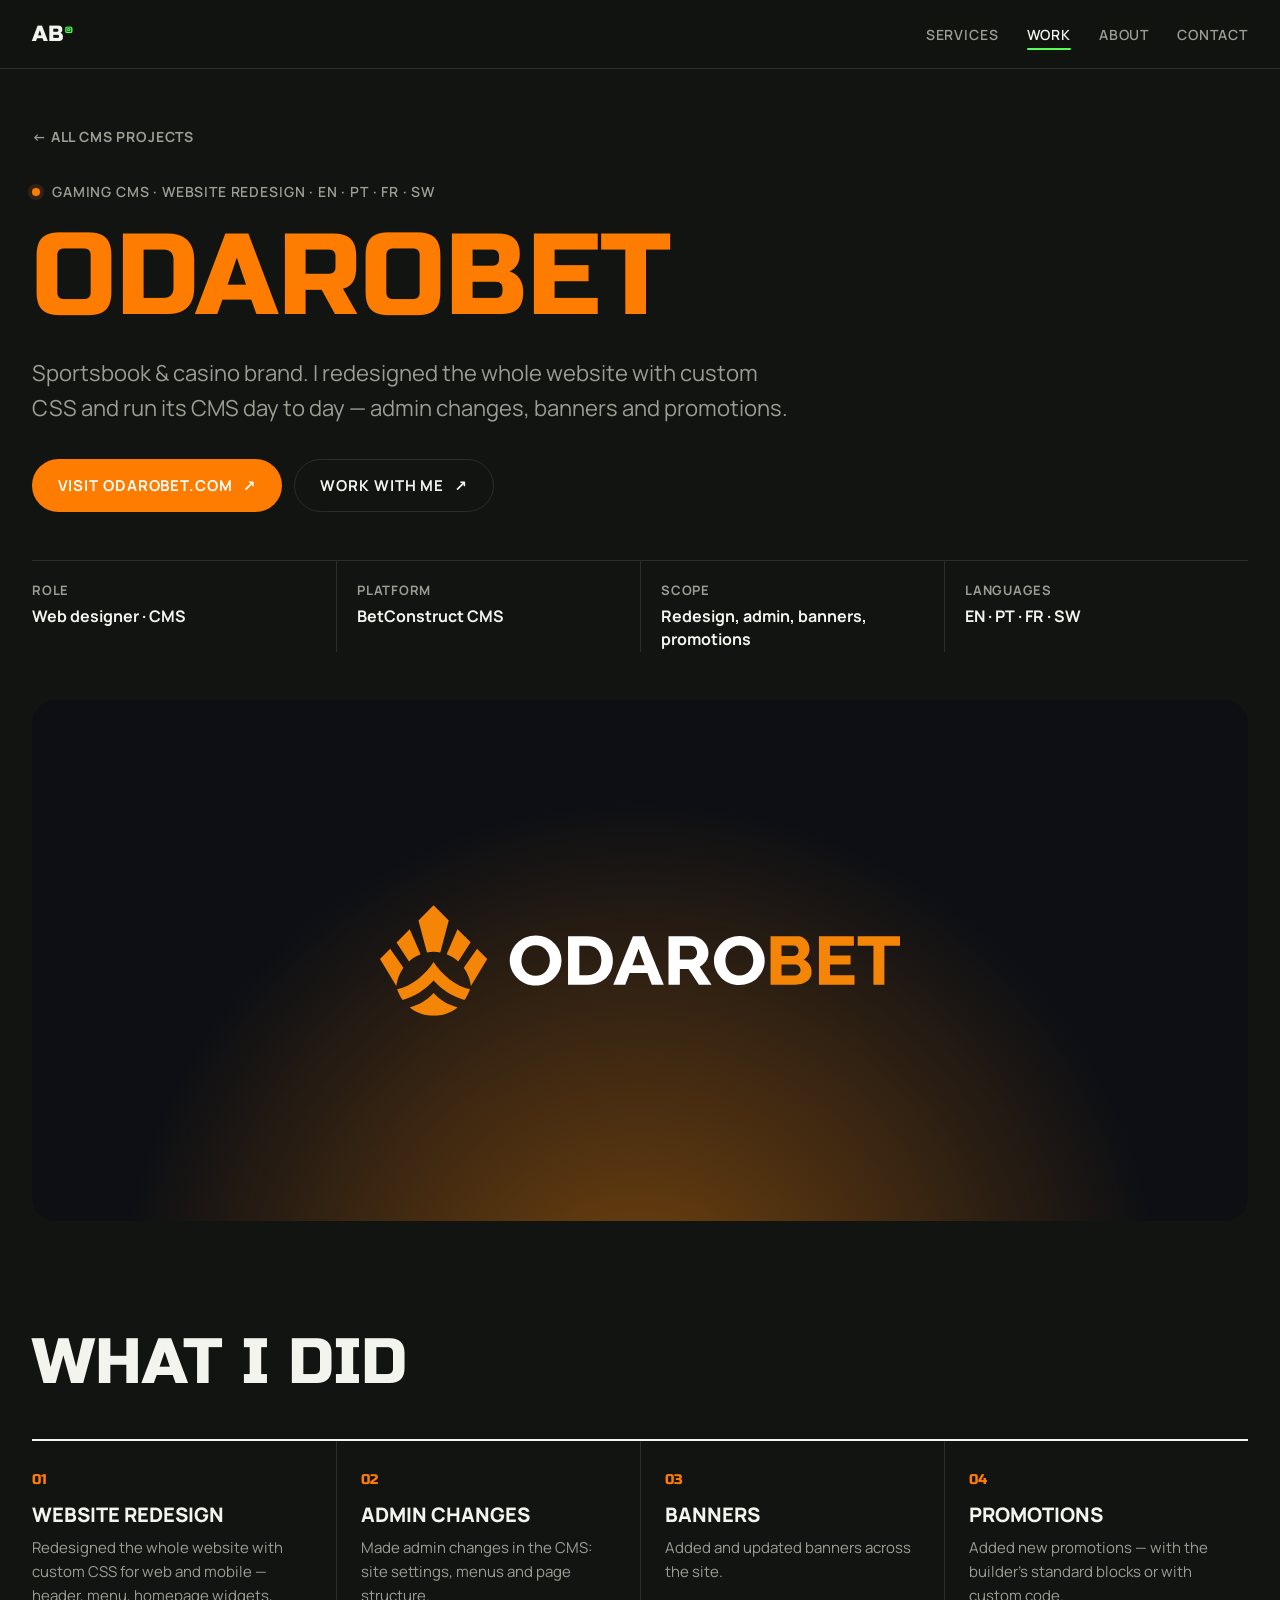
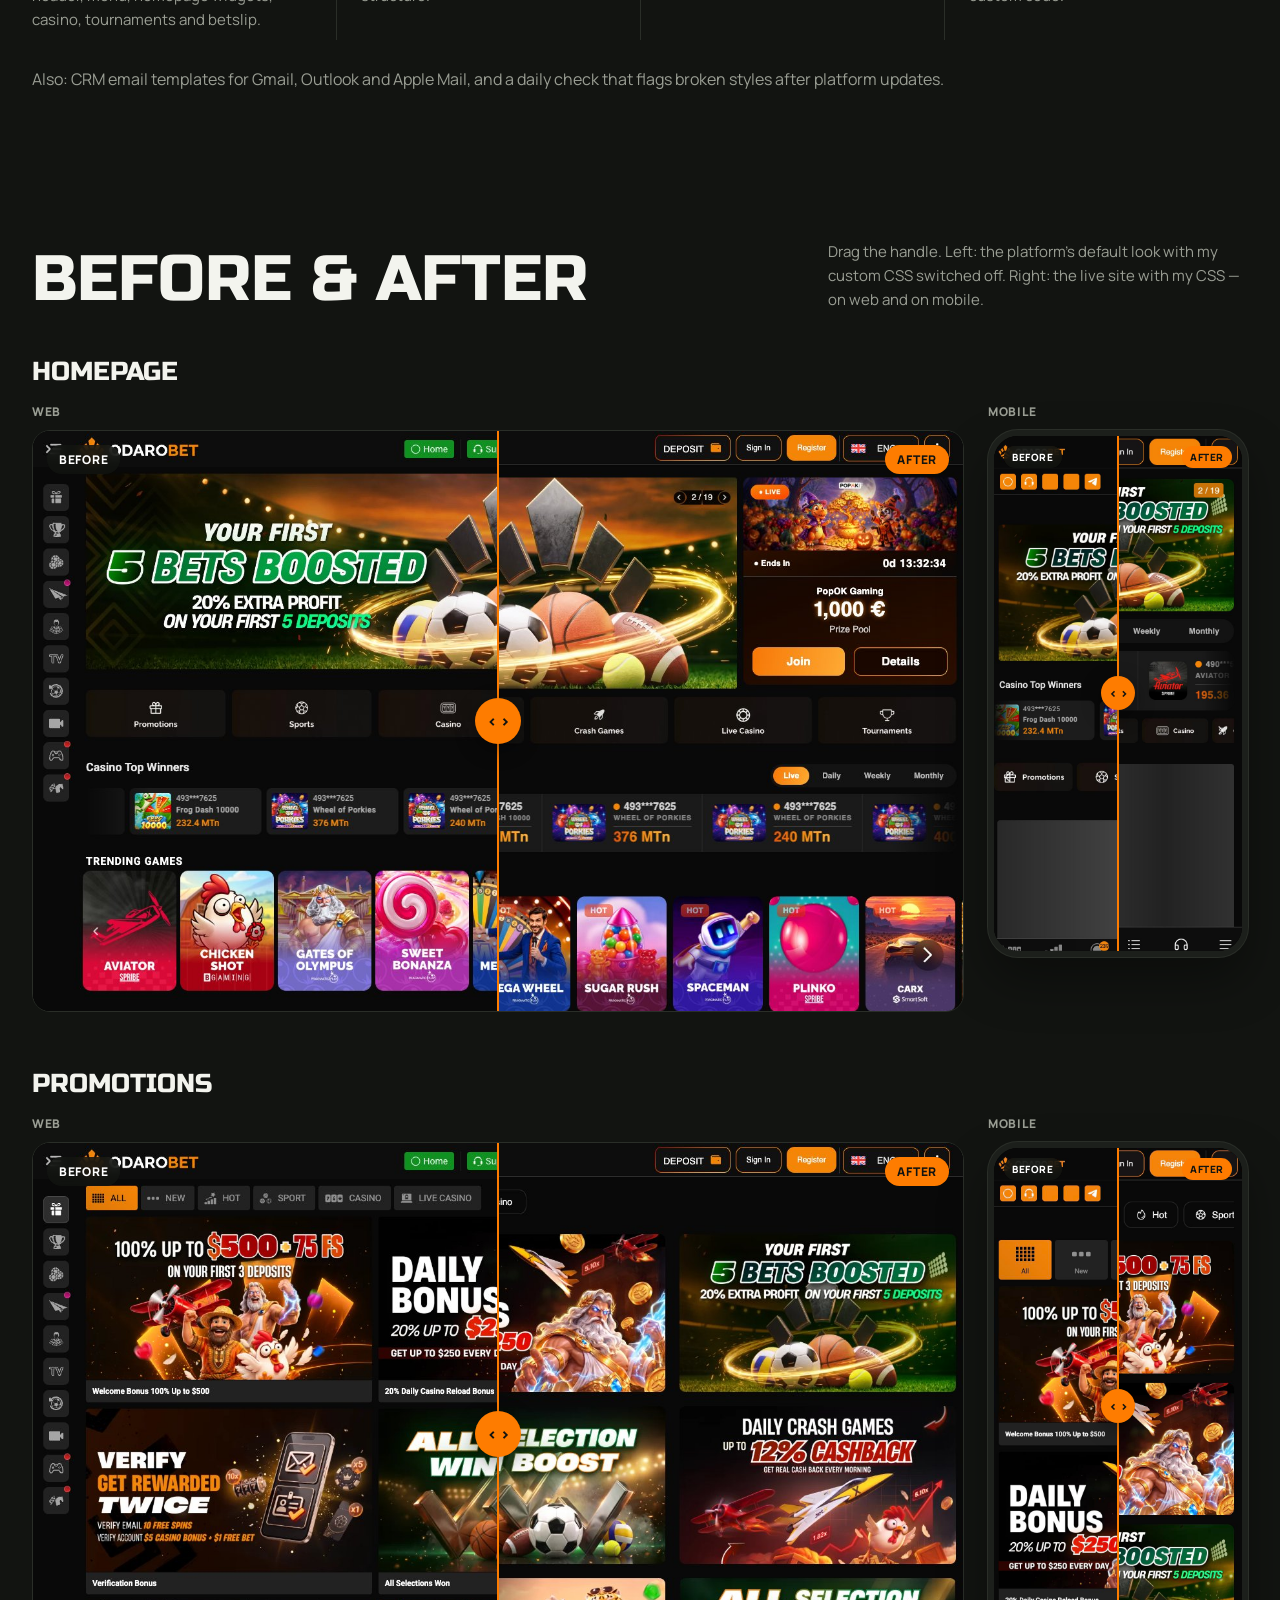
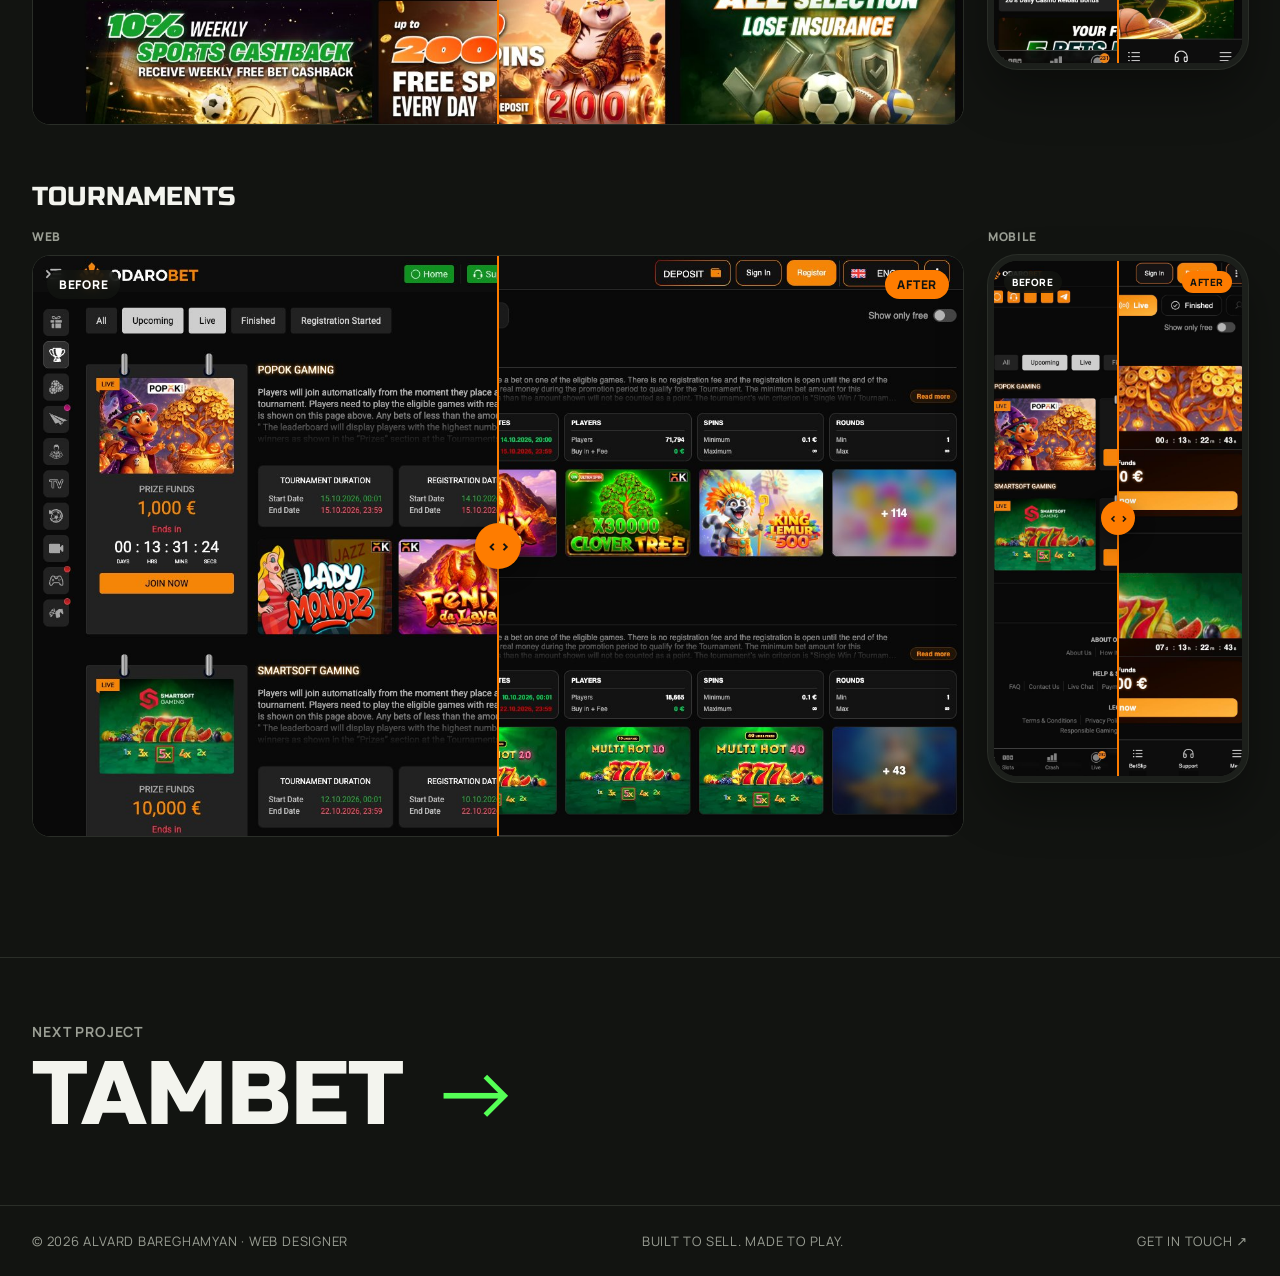
==== commit 600e0be3: "Odarobet page: white text on the orange button Co-Authored-By: Claude Sonnet 5.5 <noreply@anthropic." ====
--- a/projects/odarobet.html
+++ b/projects/odarobet.html
@@ -8,7 +8,7 @@
   <link rel="preconnect" href="https://fonts.googleapis.com">
   <link rel="preconnect" href="https://fonts.gstatic.com" crossorigin>
   <link href="https://fonts.googleapis.com/css2?family=Manrope:wght@400;500;600;700;800&family=Russo+One&display=swap" rel="stylesheet">
-  <link rel="stylesheet" href="../assets/style.css?v=5">
+  <link rel="stylesheet" href="../assets/style.css?v=8">
   <script>
     document.documentElement.classList.add('js');
   </script>
--- a/assets/style.css
+++ b/assets/style.css
@@ -426,3 +426,14 @@
 @media (max-width: 720px) { .tile { min-height: 360px; } }
 .project-page .nav .wrap { max-width: 1320px; padding-inline: 32px; }
 @media (max-width: 720px) { .project-page .nav .wrap { padding-inline: 16px; } }
+
+/* About: one shared two-column grid so every block lines up */
+@media (min-width: 1025px) {
+  .about > .wrap { display: grid; grid-template-columns: minmax(0, 1fr) minmax(0, 1.4fr); column-gap: 56px; align-items: start; }
+  .about .statement { grid-column: 1 / -1; max-width: none; }
+  .about .statement-sub { grid-column: 1 / -1; max-width: 860px; margin: 40px 0 0; }
+  .about .about-grid { display: contents; }
+  .about .stats { grid-column: 1; margin-top: 72px; }
+  .about .facts { grid-column: 2; margin-top: 72px; }
+}
+.is-cms .pill-solid, .is-cms .pill-solid i { color: #fff; }
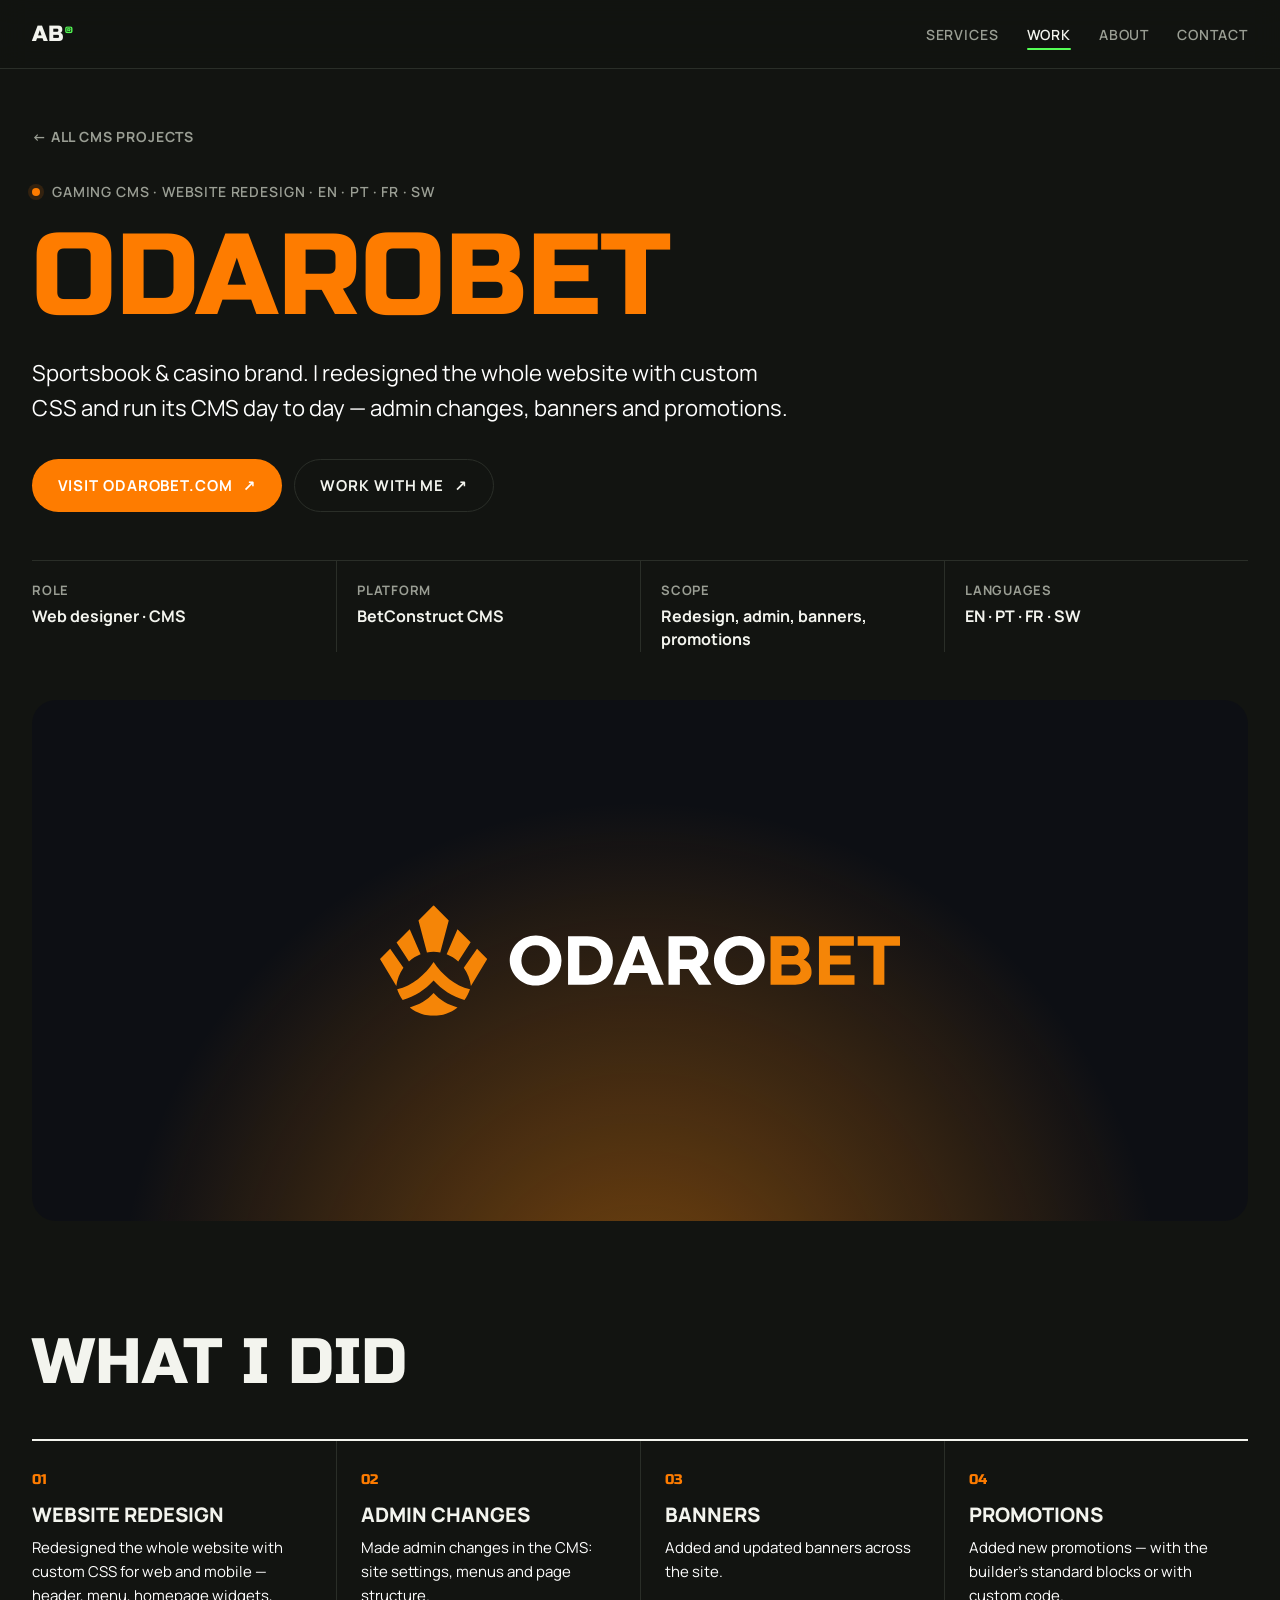
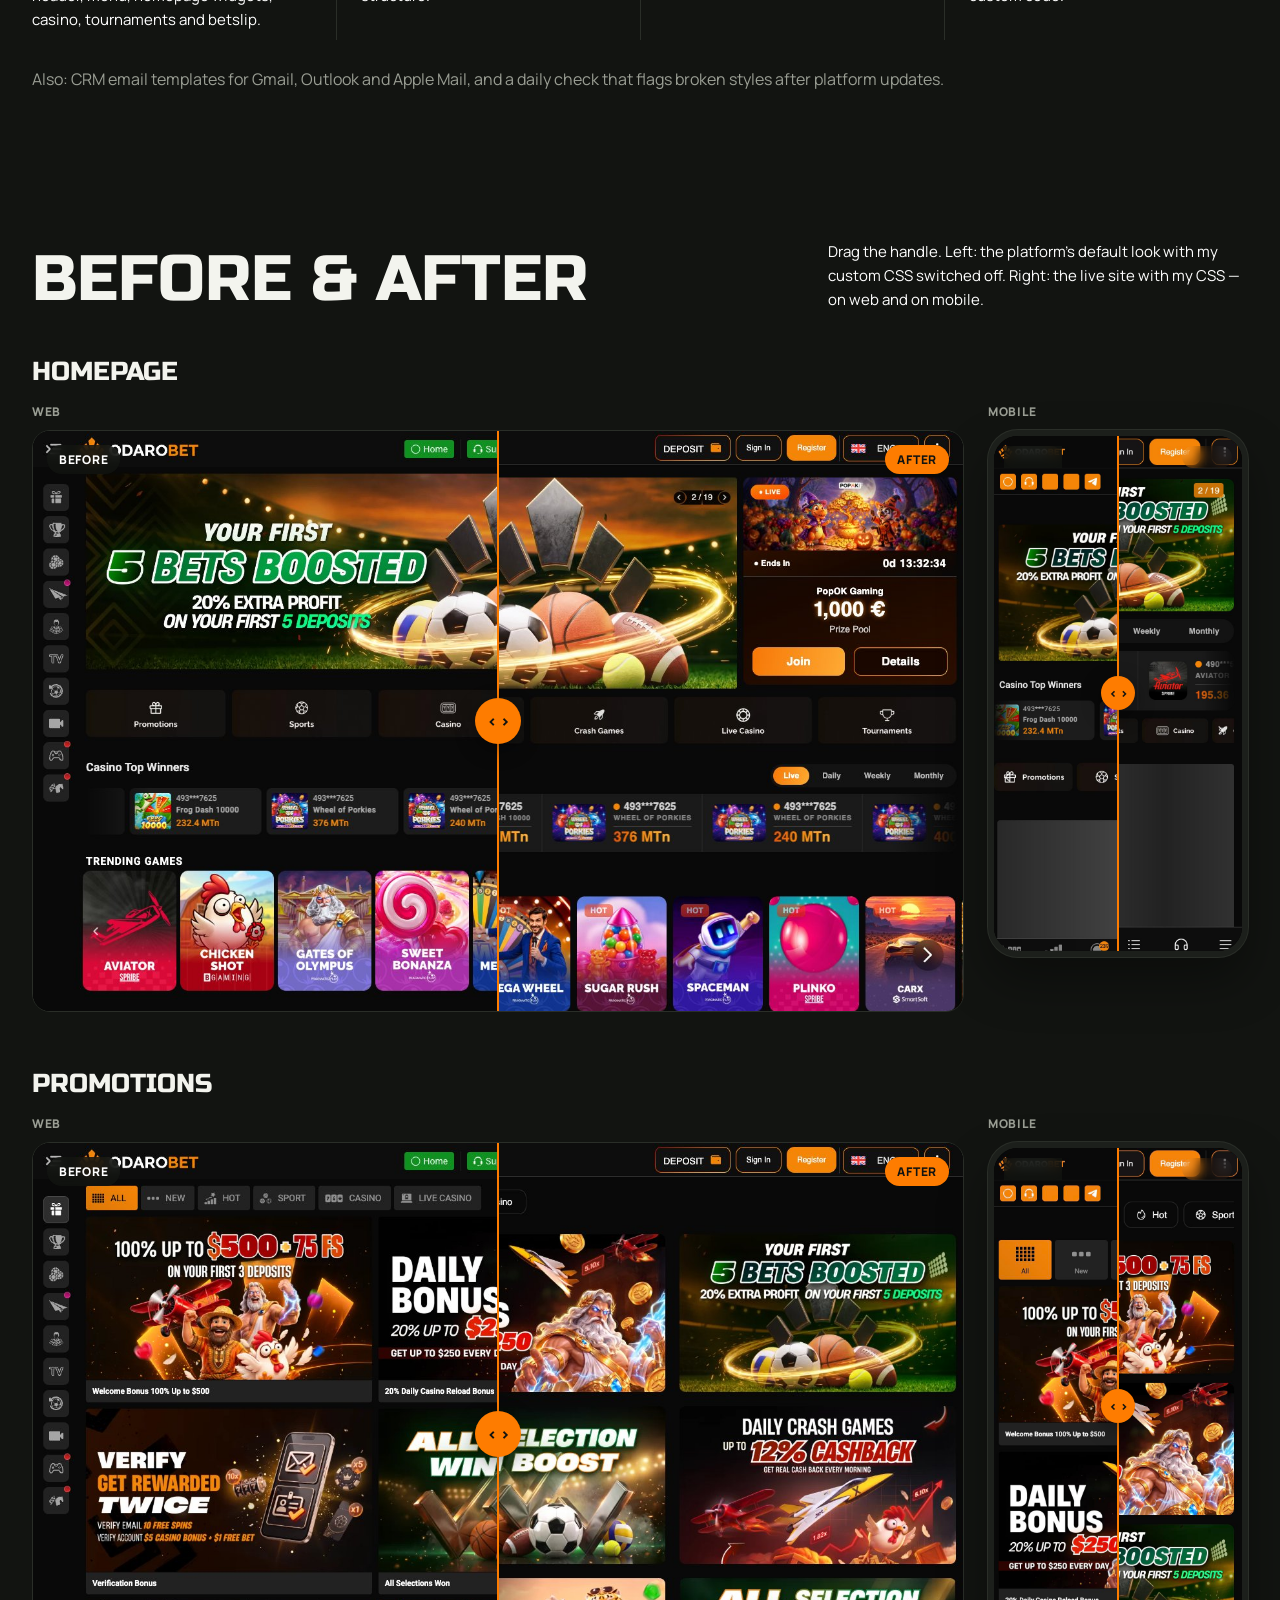
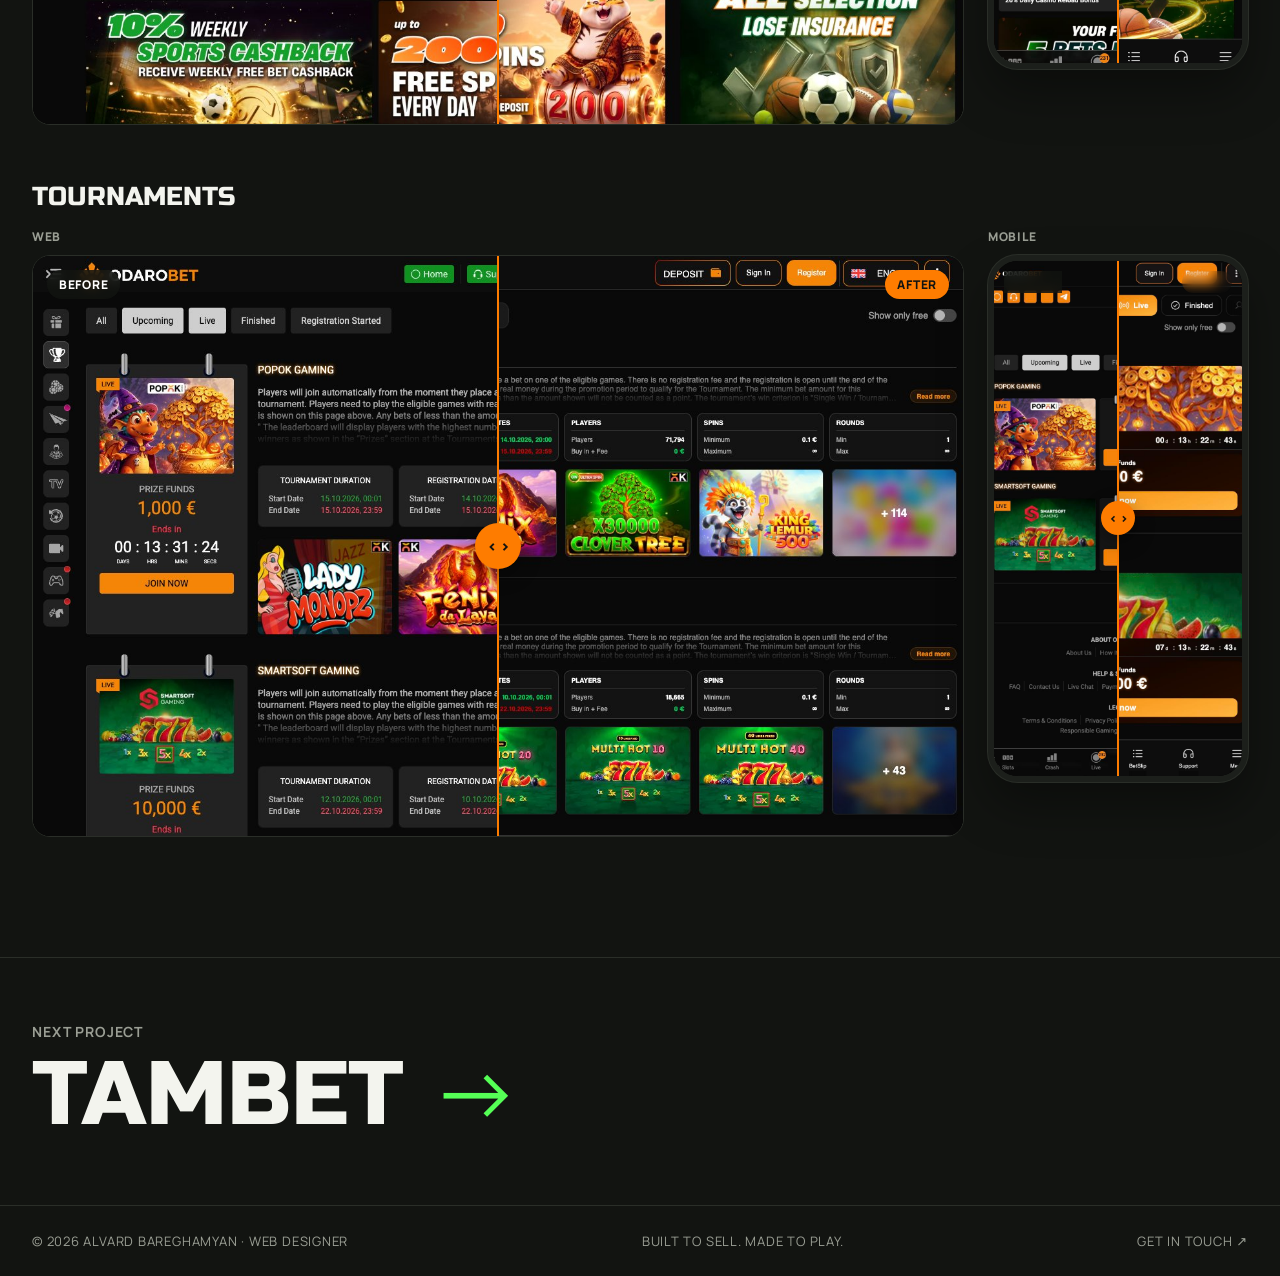
==== commit aa77a121: "White body text Co-Authored-By: Claude Sonnet 5.5 <noreply@anthropic.com>" ====
--- a/projects/odarobet.html
+++ b/projects/odarobet.html
@@ -8,7 +8,7 @@
   <link rel="preconnect" href="https://fonts.googleapis.com">
   <link rel="preconnect" href="https://fonts.gstatic.com" crossorigin>
   <link href="https://fonts.googleapis.com/css2?family=Manrope:wght@400;500;600;700;800&family=Russo+One&display=swap" rel="stylesheet">
-  <link rel="stylesheet" href="../assets/style.css?v=8">
+  <link rel="stylesheet" href="../assets/style.css?v=9">
   <script>
     document.documentElement.classList.add('js');
   </script>
--- a/assets/style.css
+++ b/assets/style.css
@@ -437,3 +437,6 @@
   .about .facts { grid-column: 2; margin-top: 72px; }
 }
 .is-cms .pill-solid, .is-cms .pill-solid i { color: #fff; }
+
+/* White body text */
+.lead, .p-lead, .svc-list p, .steps p, .card-text, .sec-note, .stat span { color: #fff; opacity: 1; }
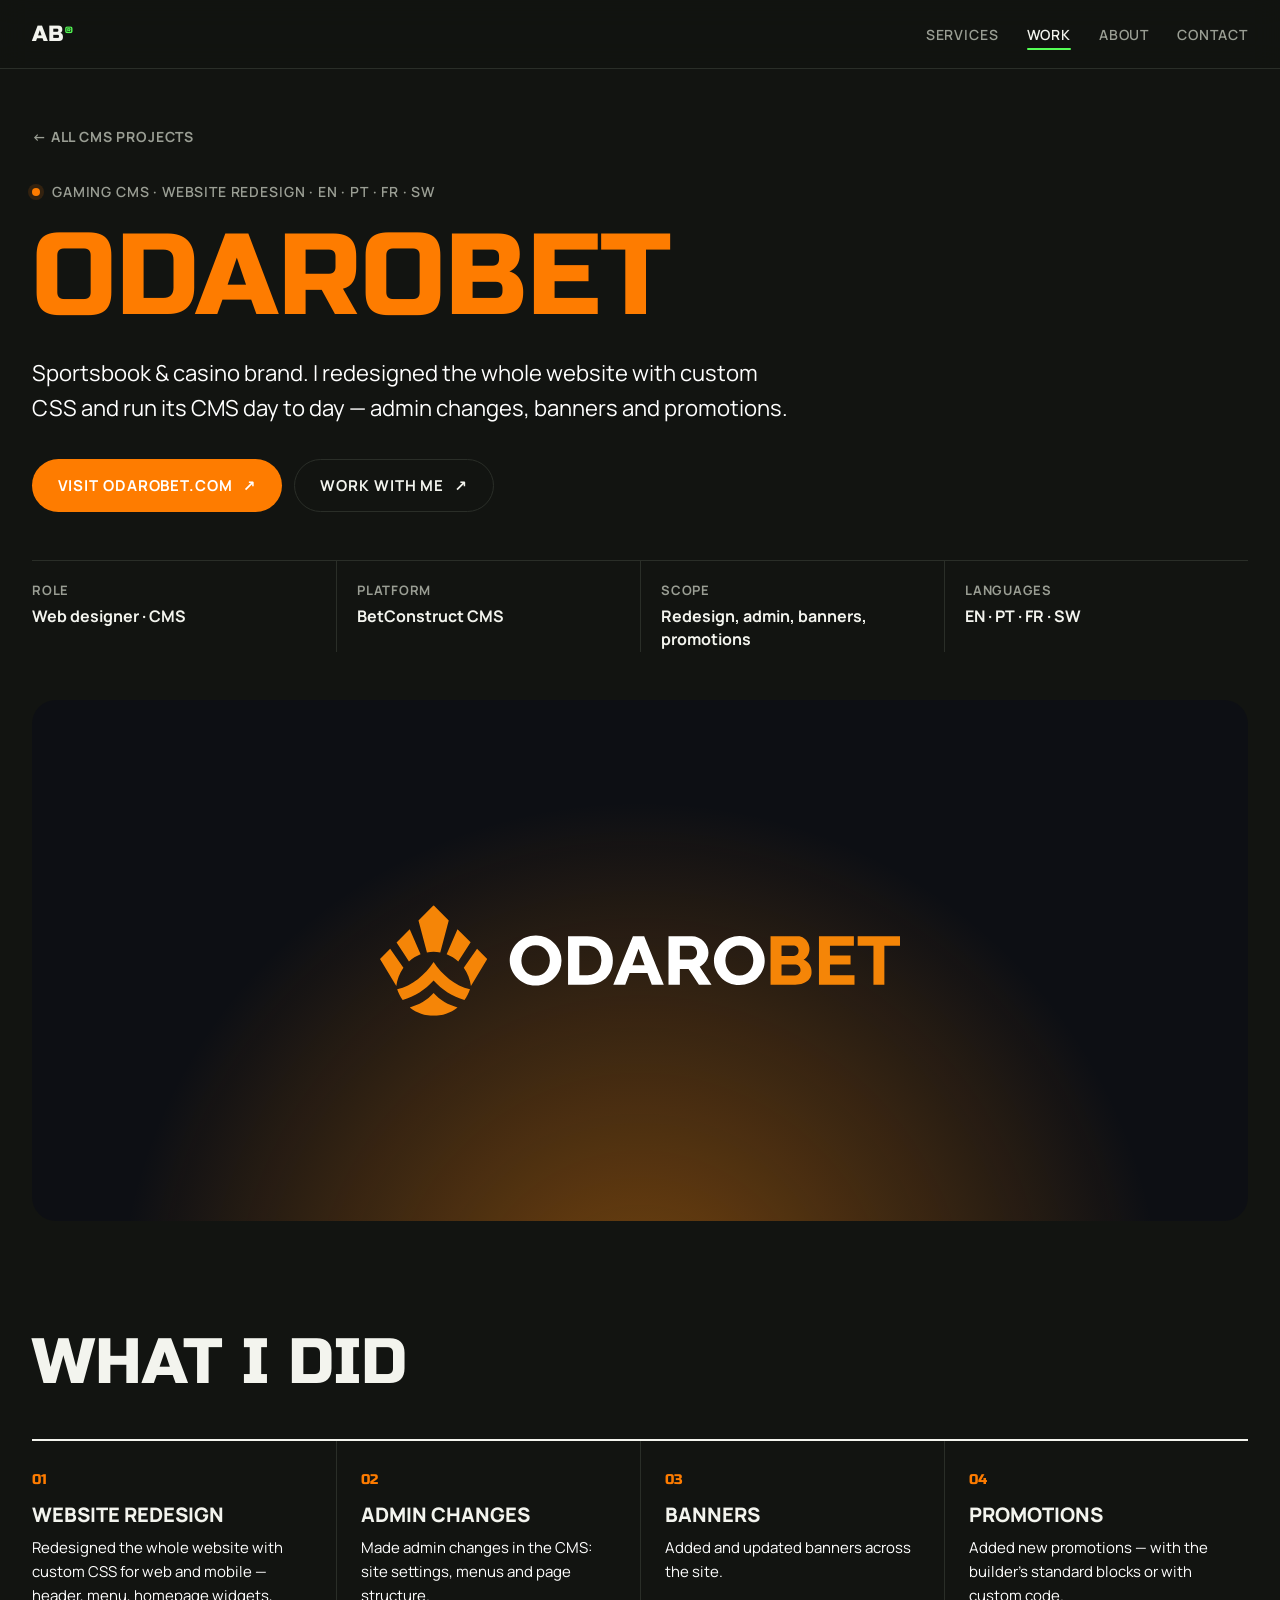
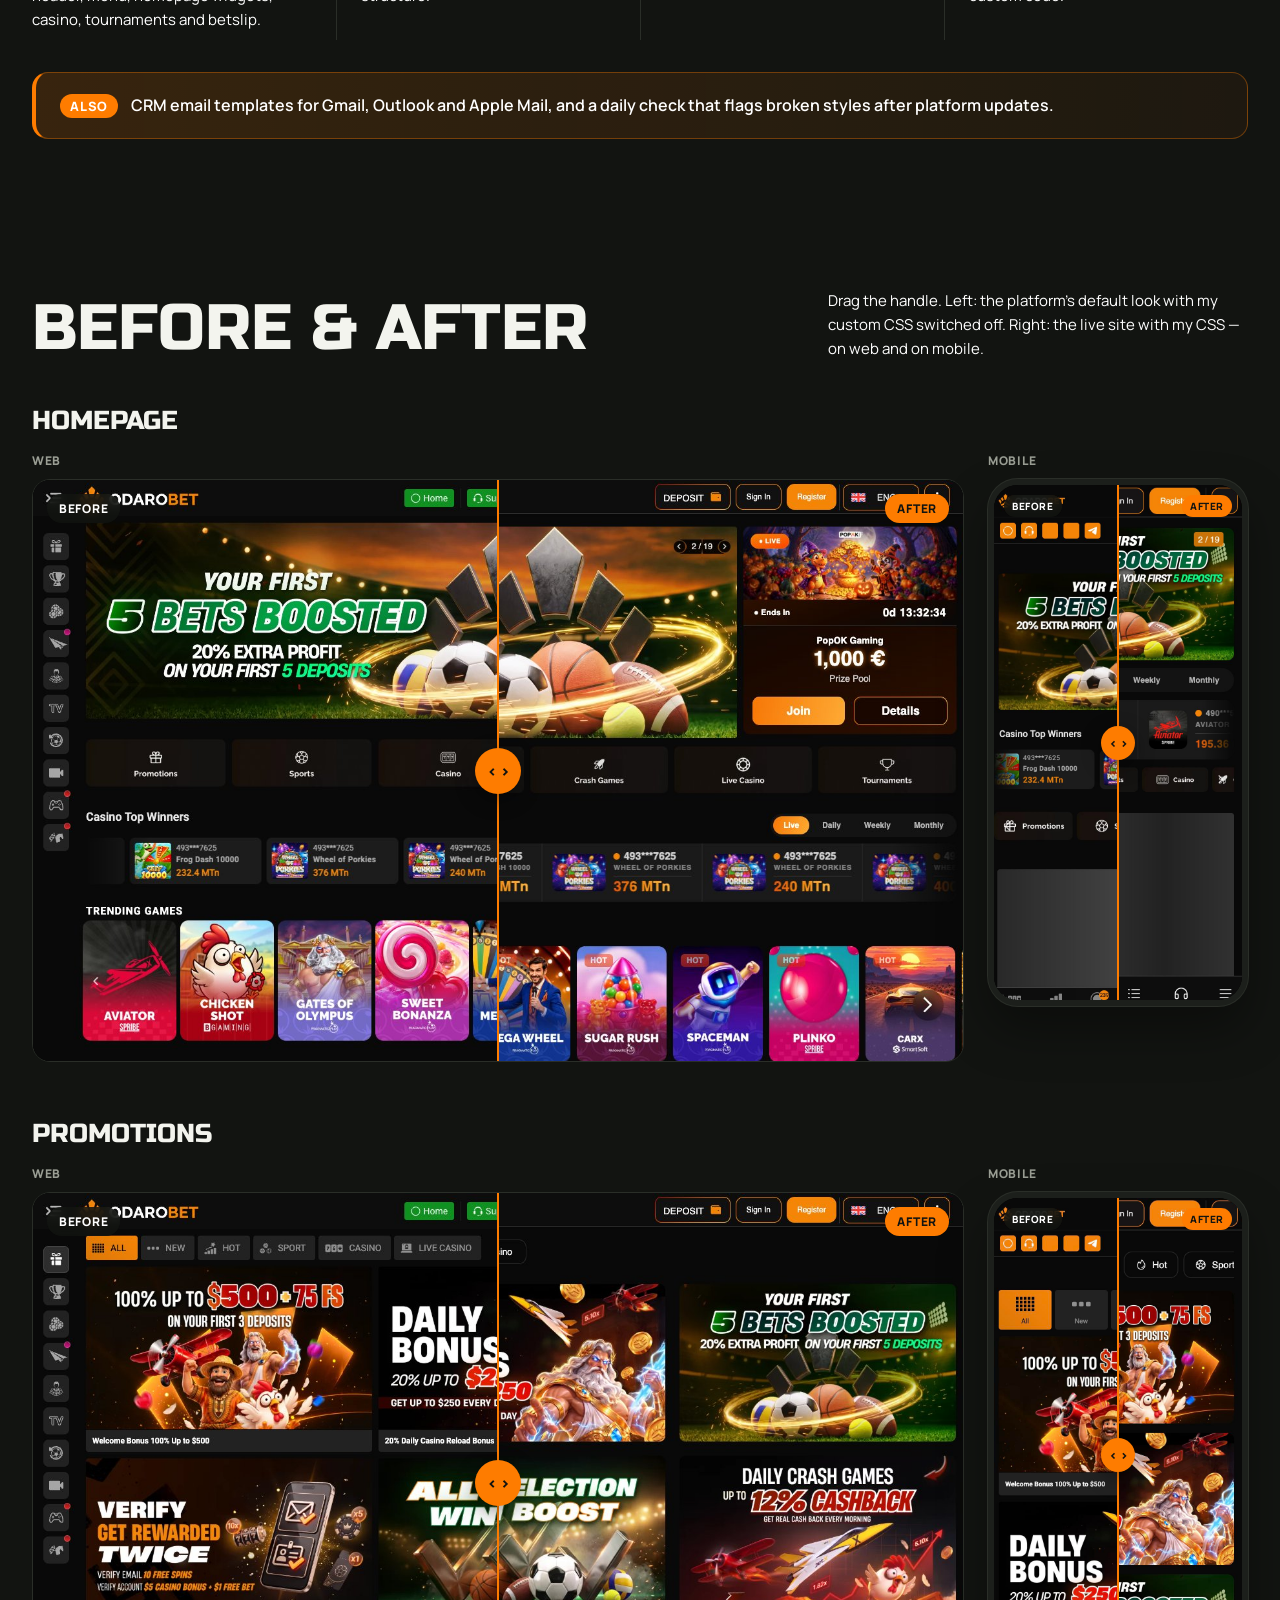
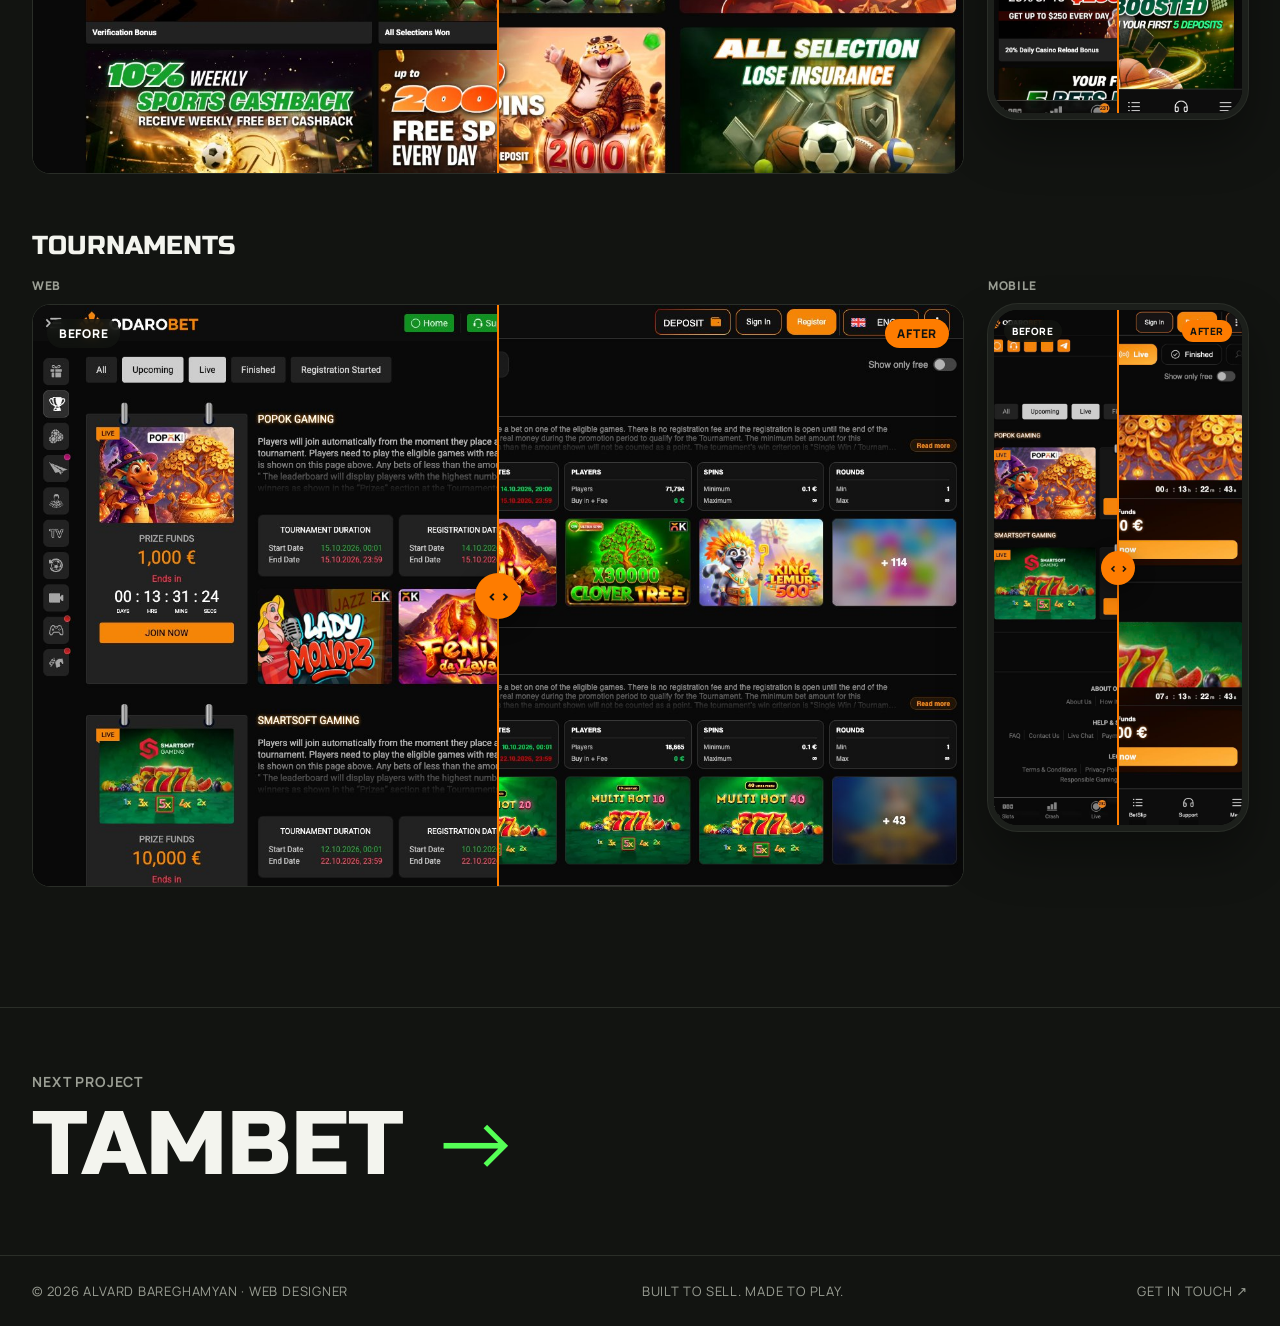
==== commit b0ead4f7: "Odarobet: highlight the Also note Co-Authored-By: Claude Sonnet 5.5 <noreply@anthropic.com>" ====
--- a/projects/odarobet.html
+++ b/projects/odarobet.html
@@ -8,7 +8,7 @@
   <link rel="preconnect" href="https://fonts.googleapis.com">
   <link rel="preconnect" href="https://fonts.gstatic.com" crossorigin>
   <link href="https://fonts.googleapis.com/css2?family=Manrope:wght@400;500;600;700;800&family=Russo+One&display=swap" rel="stylesheet">
-  <link rel="stylesheet" href="../assets/style.css?v=9">
+  <link rel="stylesheet" href="../assets/style.css?v=10">
   <script>
     document.documentElement.classList.add('js');
   </script>
@@ -48,7 +48,7 @@
   <div class="wrap">
     <div class="sec-top"><h2 class="reveal">What I did</h2></div>
     <ol class="steps p-did"><li class="reveal"><span class="n">01</span><h4>Website redesign</h4><p>Redesigned the whole website with custom CSS for web and mobile — header, menu, homepage widgets, casino, tournaments and betslip.</p></li><li class="reveal"><span class="n">02</span><h4>Admin changes</h4><p>Made admin changes in the CMS: site settings, menus and page structure.</p></li><li class="reveal"><span class="n">03</span><h4>Banners</h4><p>Added and updated banners across the site.</p></li><li class="reveal"><span class="n">04</span><h4>Promotions</h4><p>Added new promotions — with the builder's standard blocks or with custom code.</p></li></ol>
-    <p class="p-also reveal">Also: CRM email templates for Gmail, Outlook and Apple Mail, and a daily check that flags broken styles after platform updates.</p>
+    <p class="p-also reveal"><b>Also</b> CRM email templates for Gmail, Outlook and Apple Mail, and a daily check that flags broken styles after platform updates.</p>
   </div>
 </section>
 
--- a/assets/style.css
+++ b/assets/style.css
@@ -440,3 +440,7 @@
 
 /* White body text */
 .lead, .p-lead, .svc-list p, .steps p, .card-text, .sec-note, .stat span { color: #fff; opacity: 1; }
+
+/* Highlighted note */
+.p-also { margin-top: 32px; padding: 20px 24px; border-radius: 16px; border: 1px solid rgba(254,124,0,.35); border-left: 4px solid var(--orange); background: linear-gradient(90deg, rgba(254,124,0,.16), rgba(254,124,0,.05)); color: #fff; font-size: clamp(16px, 1.2vw, 20px); font-weight: 600; line-height: 1.6; }
+.p-also b { margin-right: 10px; padding: 3px 10px; border-radius: 999px; background: var(--orange); color: #fff; font-size: .8em; font-weight: 800; letter-spacing: .06em; text-transform: uppercase; }
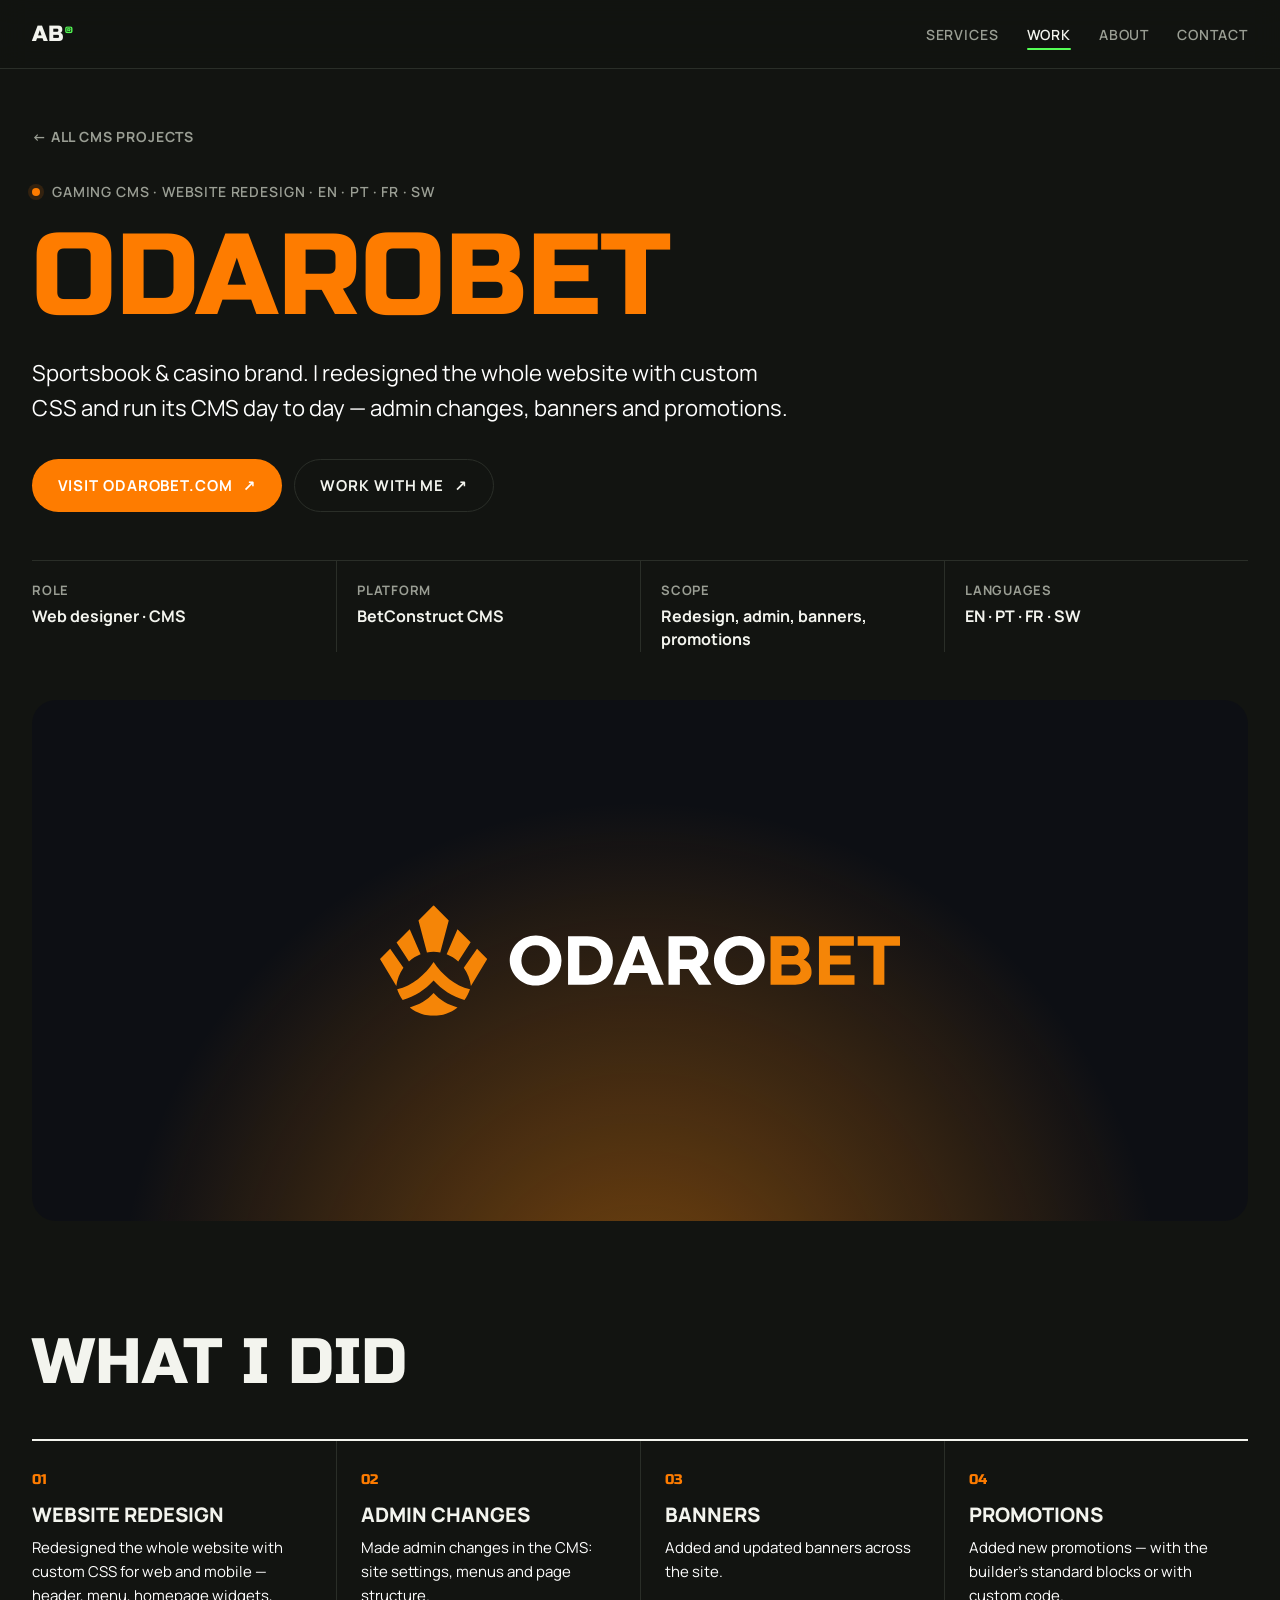
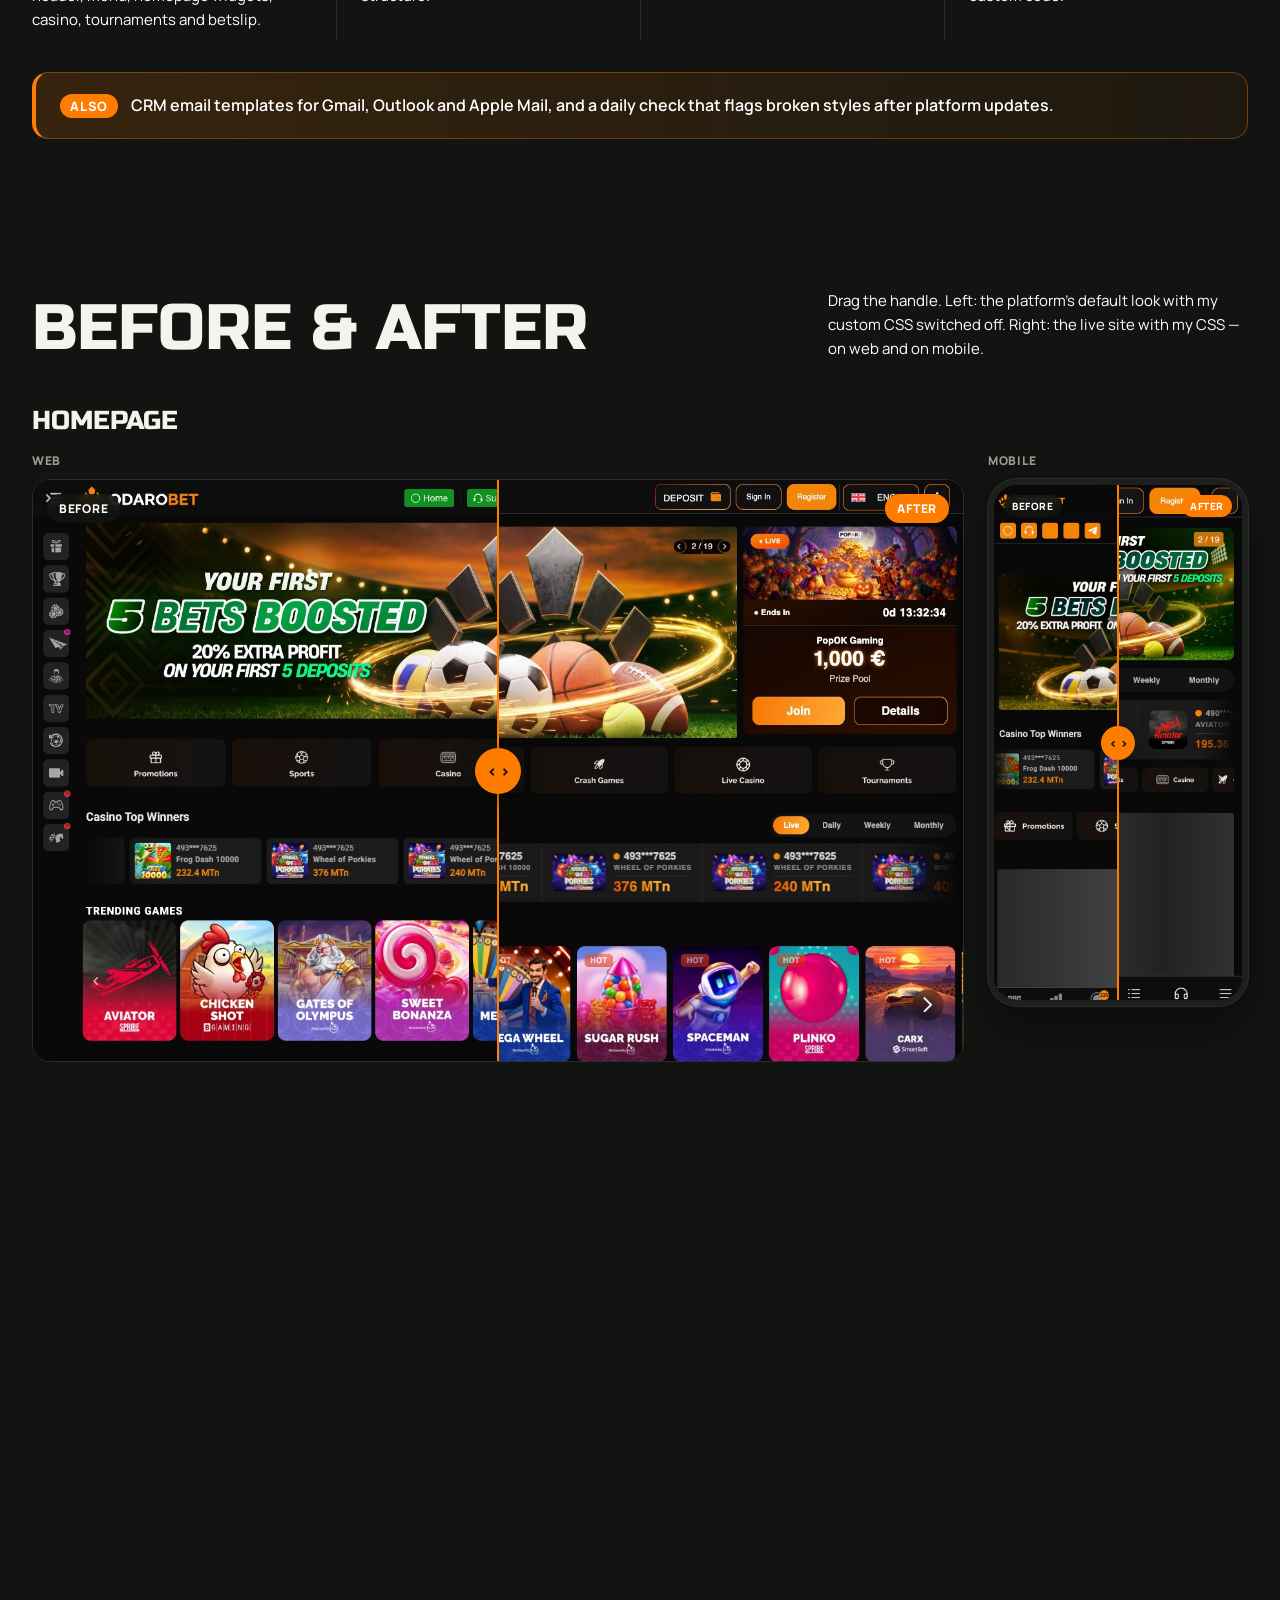
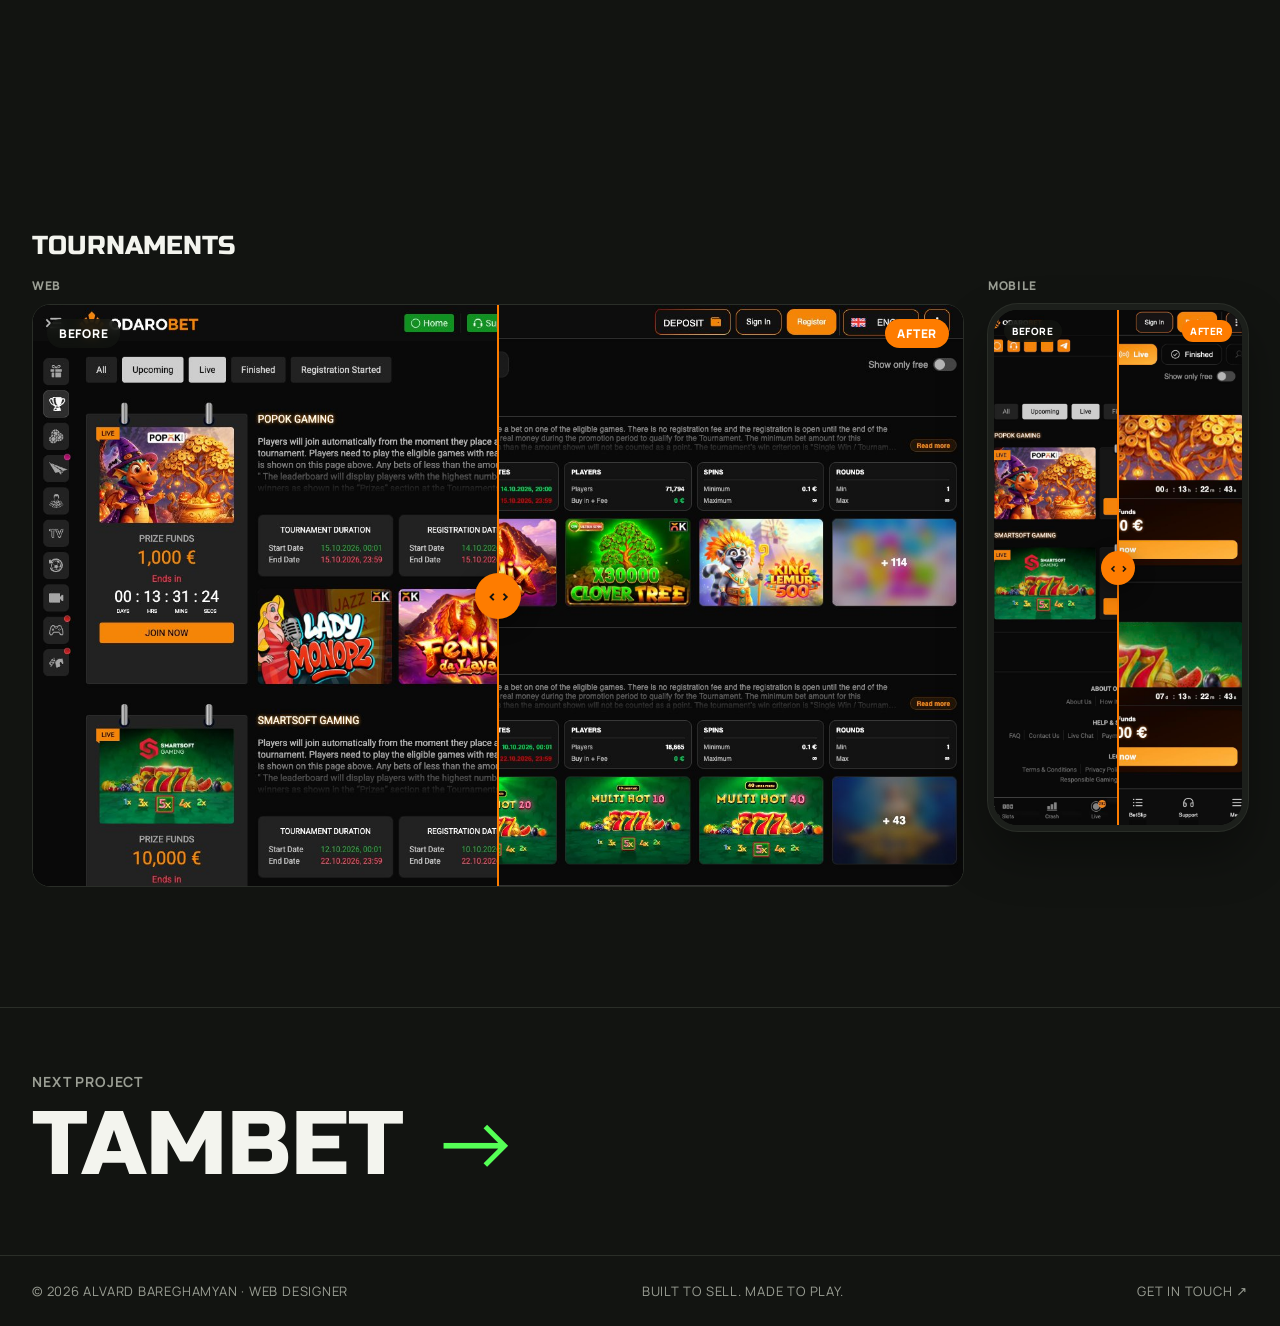
==== commit 92414ec2: "White text on the After tag Co-Authored-By: Claude Sonnet 5.5 <noreply@anthropic.com>" ====
--- a/projects/odarobet.html
+++ b/projects/odarobet.html
@@ -8,7 +8,7 @@
   <link rel="preconnect" href="https://fonts.googleapis.com">
   <link rel="preconnect" href="https://fonts.gstatic.com" crossorigin>
   <link href="https://fonts.googleapis.com/css2?family=Manrope:wght@400;500;600;700;800&family=Russo+One&display=swap" rel="stylesheet">
-  <link rel="stylesheet" href="../assets/style.css?v=10">
+  <link rel="stylesheet" href="../assets/style.css?v=11">
   <script>
     document.documentElement.classList.add('js');
   </script>
--- a/assets/style.css
+++ b/assets/style.css
@@ -444,3 +444,4 @@
 /* Highlighted note */
 .p-also { margin-top: 32px; padding: 20px 24px; border-radius: 16px; border: 1px solid rgba(254,124,0,.35); border-left: 4px solid var(--orange); background: linear-gradient(90deg, rgba(254,124,0,.16), rgba(254,124,0,.05)); color: #fff; font-size: clamp(16px, 1.2vw, 20px); font-weight: 600; line-height: 1.6; }
 .p-also b { margin-right: 10px; padding: 3px 10px; border-radius: 999px; background: var(--orange); color: #fff; font-size: .8em; font-weight: 800; letter-spacing: .06em; text-transform: uppercase; }
+.ba-r { color: #fff; }
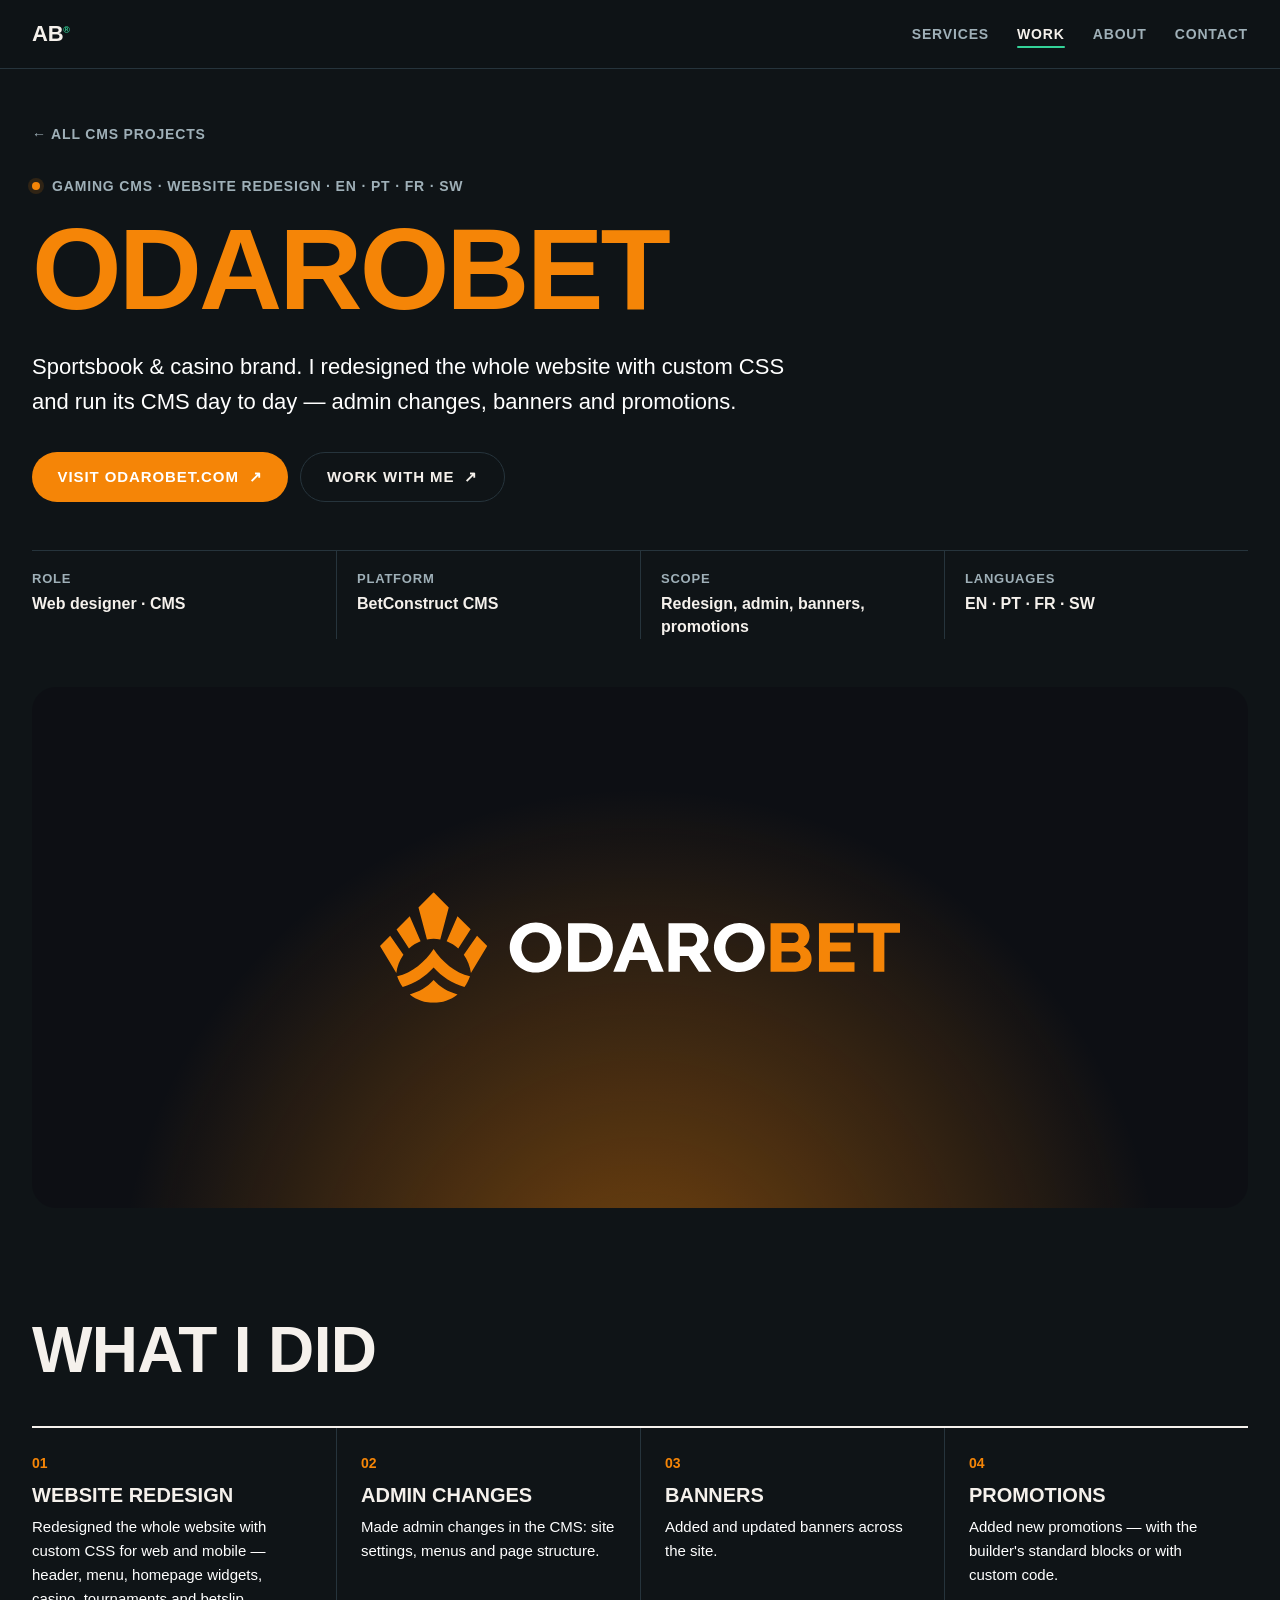
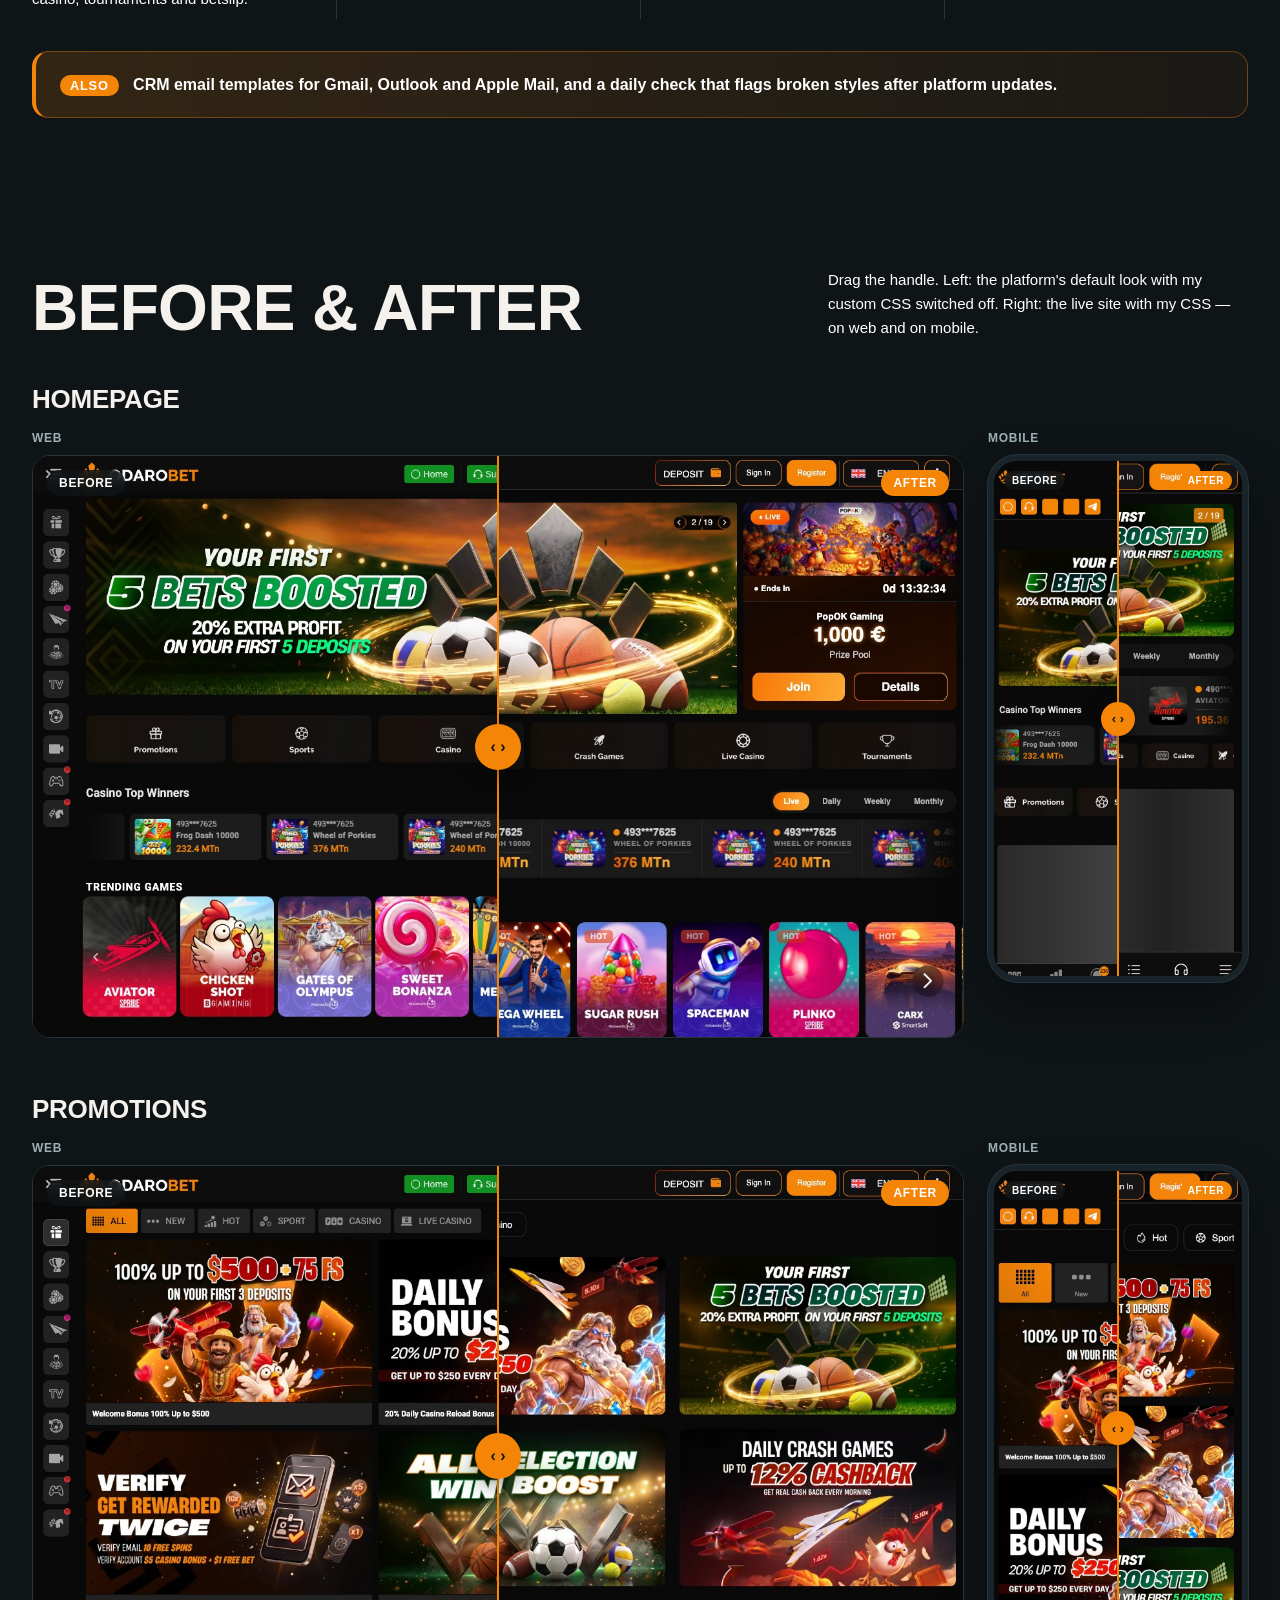
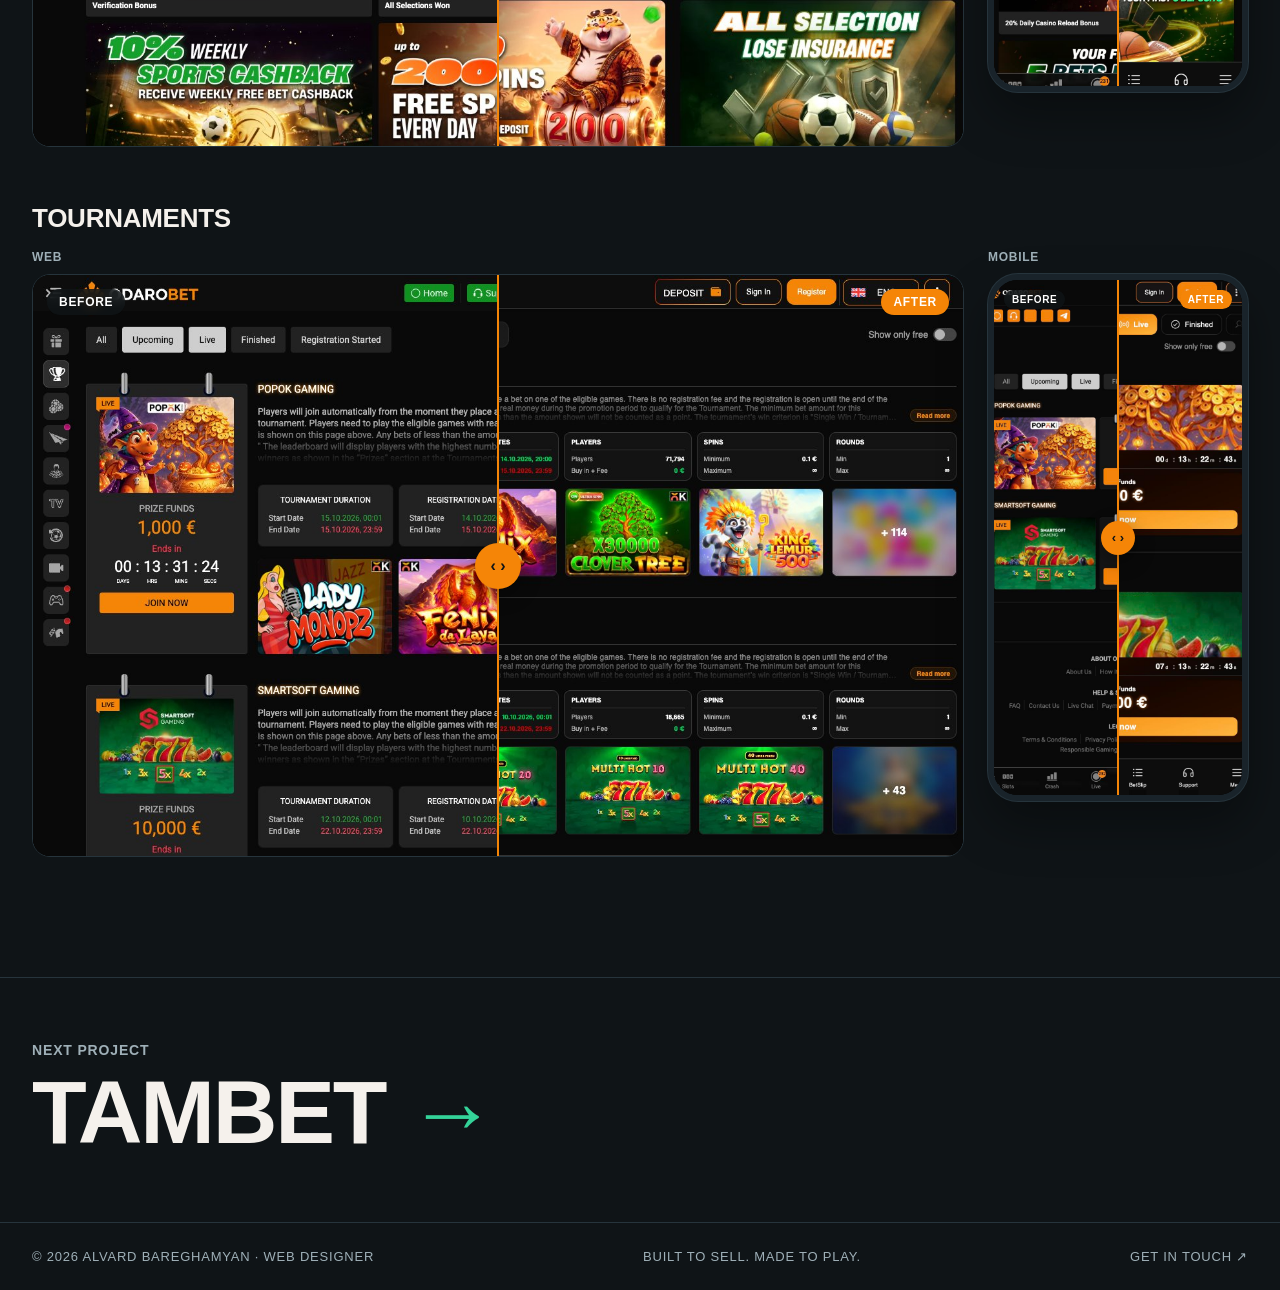
==== commit ea518161: "Classic Helvetica/Arial font and a teal-green + orange palette Co-Authored-By: Claude Sonnet 5.5 <no" ====
--- a/projects/odarobet.html
+++ b/projects/odarobet.html
@@ -5,10 +5,7 @@
   <meta name="viewport" content="width=device-width, initial-scale=1">
   <title>Odarobet · Alvard Bareghamyan</title>
   <meta name="description" content="Sportsbook &amp;amp; casino brand. I redesigned the whole website with custom CSS and run its CMS day to day — admin changes, banners and promotions.">
-  <link rel="preconnect" href="https://fonts.googleapis.com">
-  <link rel="preconnect" href="https://fonts.gstatic.com" crossorigin>
-  <link href="https://fonts.googleapis.com/css2?family=Manrope:wght@400;500;600;700;800&family=Russo+One&display=swap" rel="stylesheet">
-  <link rel="stylesheet" href="../assets/style.css?v=11">
+  <link rel="stylesheet" href="../assets/style.css?v=12">
   <script>
     document.documentElement.classList.add('js');
   </script>
--- a/assets/style.css
+++ b/assets/style.css
@@ -1,27 +1,27 @@
 /* Tokens — dark is the default look */
 :root {
-  --bg: #121411;
-  --bg-2: #171A16;
-  --surface: #1C1F1B;
-  --line: #2A2E28;
-  --ink: #F3F4EE;
-  --muted: #9A9E94;
-  --dim: #5C6058;
-  --green: #55FF56;
-  --green-ink: #55FF56;
-  --green-soft: rgba(85,255,86,.12);
-  --orange: #FE7C00;
-  --orange-soft: rgba(254,124,0,.14);
-  --nav: rgba(18,20,17,.82);
+  --bg: #0F1417;
+  --bg-2: #141C21;
+  --surface: #19232A;
+  --line: #26343C;
+  --ink: #F5F1EC;
+  --muted: #9FB0B8;
+  --dim: #55646C;
+  --green: #34D399;
+  --green-ink: #34D399;
+  --green-soft: rgba(52,211,153,.12);
+  --orange: #F58507;
+  --orange-soft: rgba(245,133,7,.14);
+  --nav: rgba(15,20,23,.82);
   --shadow: 0 24px 48px rgba(0,0,0,.35);
-  --display: "Russo One", "Manrope", system-ui, sans-serif;
+  --display: "Helvetica Neue", Helvetica, Arial, sans-serif;
   --radius: 18px;
   color-scheme: dark;
 }
 
 * { box-sizing: border-box; margin: 0; padding: 0; }
 html { scroll-behavior: smooth; scroll-padding-top: 72px; }
-body { font-family: "Manrope", system-ui, sans-serif; background: var(--bg); color: var(--ink); -webkit-font-smoothing: antialiased; transition: background .3s, color .3s; }
+body { font-family: "Helvetica Neue", Helvetica, Arial, sans-serif; background: var(--bg); color: var(--ink); -webkit-font-smoothing: antialiased; transition: background .3s, color .3s; }
 img { max-width: 100%; display: block; }
 a { color: inherit; text-decoration: none; }
 button { font: inherit; color: inherit; background: none; border: 0; cursor: pointer; }
@@ -31,11 +31,11 @@
 /* Pills */
 .pill { display: inline-flex; align-items: center; gap: 10px; padding: 14px 24px; border-radius: 999px; font-weight: 700; font-size: 15px; transition: background .2s, border-color .2s, color .2s; }
 .pill i { font-style: normal; }
-.pill-solid { background: var(--green); color: #121411; }
-.pill-solid:hover { background: #7DFF7E; }
+.pill-solid { background: var(--green); color: #0F1417; }
+.pill-solid:hover { background: #6EE7B7; }
 .pill-line { border: 1px solid var(--line); }
 .pill-line:hover { border-color: var(--ink); }
-.pill-dark { background: #121411; color: var(--green); }
+.pill-dark { background: #0F1417; color: var(--green); }
 .pill-dark:hover { background: #000; }
 
 /* Nav */
@@ -67,13 +67,13 @@
 .tile { position: relative; display: flex; flex-direction: column; min-height: 540px; padding: 22px; border-radius: 18px; overflow: hidden; border: 1px solid var(--line); background: var(--surface); transition: border-color .3s, transform .3s; }
 .tile::before { content: ""; position: absolute; inset: 0; pointer-events: none; opacity: .9;
   -webkit-mask-image: radial-gradient(ellipse at 50% 60%, #000 20%, transparent 80%); mask-image: radial-gradient(ellipse at 50% 60%, #000 20%, transparent 80%); }
-.tile-shop::before { background-image: radial-gradient(rgba(85,255,86,.25) 1.2px, transparent 1.4px); background-size: 18px 18px; animation: dots 40s linear infinite; }
+.tile-shop::before { background-image: radial-gradient(rgba(52,211,153,.25) 1.2px, transparent 1.4px); background-size: 18px 18px; animation: dots 40s linear infinite; }
 .tile-game::before {
-  background-image: url("data:image/svg+xml,%3Csvg xmlns='http://www.w3.org/2000/svg' width='120' height='120' viewBox='0 0 160 160'%3E%3Cg fill='none' stroke='%23FE7C00' stroke-width='1.6' stroke-opacity='.4'%3E%3Cpath d='M30 18c-7 9-14 13-14 20a7 7 0 0 0 12 5l-2 7h8l-2-7a7 7 0 0 0 12-5c0-7-7-11-14-20Z'/%3E%3Cpath d='M120 22l10 14-10 14-10-14Z'/%3E%3Cpath d='M40 112c-4-6-14-4-14 3 0 8 14 15 14 15s14-7 14-15c0-7-10-9-14-3Z'/%3E%3Crect x='104' y='100' width='30' height='30' rx='6'/%3E%3C/g%3E%3Cg fill='%23FE7C00' fill-opacity='.4'%3E%3Ccircle cx='112' cy='108' r='2.4'/%3E%3Ccircle cx='119' cy='115' r='2.4'/%3E%3Ccircle cx='126' cy='122' r='2.4'/%3E%3C/g%3E%3C/svg%3E");
+  background-image: url("data:image/svg+xml,%3Csvg xmlns='http://www.w3.org/2000/svg' width='120' height='120' viewBox='0 0 160 160'%3E%3Cg fill='none' stroke='%23F58507' stroke-width='1.6' stroke-opacity='.4'%3E%3Cpath d='M30 18c-7 9-14 13-14 20a7 7 0 0 0 12 5l-2 7h8l-2-7a7 7 0 0 0 12-5c0-7-7-11-14-20Z'/%3E%3Cpath d='M120 22l10 14-10 14-10-14Z'/%3E%3Cpath d='M40 112c-4-6-14-4-14 3 0 8 14 15 14 15s14-7 14-15c0-7-10-9-14-3Z'/%3E%3Crect x='104' y='100' width='30' height='30' rx='6'/%3E%3C/g%3E%3Cg fill='%23F58507' fill-opacity='.4'%3E%3Ccircle cx='112' cy='108' r='2.4'/%3E%3Ccircle cx='119' cy='115' r='2.4'/%3E%3Ccircle cx='126' cy='122' r='2.4'/%3E%3C/g%3E%3C/svg%3E");
   background-size: 120px 120px; animation: suits 50s linear infinite; }
 .tile::after { content: ""; position: absolute; left: 50%; top: 55%; width: 300px; height: 300px; margin: -150px 0 0 -150px; border-radius: 50%; pointer-events: none; animation: glow 6s ease-in-out infinite; }
-.tile-shop::after { background: radial-gradient(circle, rgba(85,255,86,.16), transparent 65%); }
-.tile-game::after { background: radial-gradient(circle, rgba(254,124,0,.2), transparent 65%); }
+.tile-shop::after { background: radial-gradient(circle, rgba(52,211,153,.16), transparent 65%); }
+.tile-game::after { background: radial-gradient(circle, rgba(245,133,7,.2), transparent 65%); }
 @keyframes dots { to { background-position: 18px 18px; } }
 @keyframes suits { to { background-position: 120px -120px; } }
 @keyframes glow { 50% { transform: scale(1.15); opacity: .6; } }
@@ -81,7 +81,7 @@
 .tile-shop:hover { border-color: var(--green); }
 .tile-game:hover { border-color: var(--orange); }
 .tile-label { position: relative; z-index: 2; display: flex; align-items: center; gap: 10px; font-family: var(--display); font-size: 24px; }
-.tile-label b { font-weight: 400; font-size: 12px; padding: 4px 8px; border-radius: 999px; color: #121411; }
+.tile-label b { font-weight: 400; font-size: 12px; padding: 4px 8px; border-radius: 999px; color: #0F1417; }
 .tile-shop .tile-label b { background: var(--green); }
 .tile-game .tile-label b { background: var(--orange); }
 .tile-label i { margin-left: auto; font-style: normal; font-size: 16px; color: var(--muted); transition: transform .3s, color .3s; }
@@ -117,7 +117,7 @@
 .mini-chart { display: block; width: calc(100% - 20px); height: 60px; margin: 6px 10px 0; overflow: visible; }
 .mini-chart polyline { fill: none; stroke: var(--green); stroke-width: 2.5; stroke-linecap: round; stroke-linejoin: round; vector-effect: non-scaling-stroke; stroke-dasharray: 300; stroke-dashoffset: 300; animation: miniDraw 6s infinite; }
 @keyframes miniDraw { 0% { stroke-dashoffset: 300; } 45%, 90% { stroke-dashoffset: 0; } 100% { stroke-dashoffset: 300; opacity: 0; } }
-.promo-banner { position: relative; display: block; margin: 10px 10px 8px; padding: 14px 12px; border-radius: 10px; color: #fff; background: linear-gradient(120deg, #FE7C00, #C45F00); overflow: hidden; }
+.promo-banner { position: relative; display: block; margin: 10px 10px 8px; padding: 14px 12px; border-radius: 10px; color: #fff; background: linear-gradient(120deg, #F58507, #B96205); overflow: hidden; }
 .promo-banner::after { content: ""; position: absolute; inset: 0; background: linear-gradient(100deg, transparent 30%, rgba(255,255,255,.35) 50%, transparent 70%); transform: translateX(-100%); animation: shine 4s ease-in-out infinite; }
 .promo-banner b { display: block; font-family: var(--display); font-weight: 400; font-size: 22px; line-height: 1; }
 .promo-banner small { font-size: 9px; font-weight: 800; letter-spacing: .08em; text-transform: uppercase; }
@@ -164,10 +164,10 @@
 .img-tambet { background: radial-gradient(circle at 50% 120%, rgba(255,90,20,.45), transparent 60%), #120D0B; }
 .card-img.img-odaro > img, .card-img.img-tambet > img { width: 62%; height: auto; object-fit: contain; }
 .img-odaro b { font-family: var(--display); font-weight: 400; font-size: clamp(30px, 4vw, 52px); letter-spacing: .1em; color: #fff; }
-.img-promo { background: linear-gradient(135deg, #15401A, #0B240E); color: #fff; display: flex; flex-direction: column; align-items: center; justify-content: center; gap: 4px; }
+.img-promo { background: linear-gradient(135deg, #0F3D36, #082622); color: #fff; display: flex; flex-direction: column; align-items: center; justify-content: center; gap: 4px; }
 .img-promo b { font-family: var(--display); font-weight: 400; font-size: 64px; line-height: 1; color: var(--orange); }
 .img-promo small { font-weight: 800; letter-spacing: .14em; text-transform: uppercase; }
-.img-promo em { font-style: normal; margin-top: 12px; padding: 8px 28px; border-radius: 999px; background: var(--green); color: #121411; font-weight: 800; }
+.img-promo em { font-style: normal; margin-top: 12px; padding: 8px 28px; border-radius: 999px; background: var(--green); color: #0F1417; font-weight: 800; }
 .card-title { display: flex; align-items: center; gap: 10px; font-family: var(--display); font-size: 26px; }
 .card-title i { font-style: normal; font-size: 16px; color: var(--green-ink); transition: transform .3s; }
 .card[data-cat="gaming"] .card-title i { color: var(--orange); }
@@ -218,15 +218,15 @@
 .steps p { color: var(--muted); line-height: 1.6; font-size: 15px; }
 
 /* Contact */
-.contact { background: var(--green); color: #121411; padding: 120px 0; }
+.contact { background: var(--green); color: #0F1417; padding: 120px 0; }
 .kicker { font-weight: 700; font-size: 14px; margin-bottom: 18px; }
 .contact h2 { font-family: var(--display); font-weight: 400; font-size: clamp(42px, 7vw, 96px); line-height: 1.08; }
-.hl { display: inline-block; margin-top: 6px; padding: 0 16px 6px; border-radius: 12px; background: #121411; color: var(--green); }
+.hl { display: inline-block; margin-top: 6px; padding: 0 16px 6px; border-radius: 12px; background: #0F1417; color: var(--green); }
 .mail-row { display: flex; align-items: center; flex-wrap: wrap; gap: 18px; margin: 48px 0 26px; }
 .mail { font-size: clamp(20px, 3vw, 34px); font-weight: 700; border-bottom: 3px solid currentColor; overflow-wrap: anywhere; }
 .contact-pills { display: flex; flex-wrap: wrap; gap: 10px; }
-.contact .pill-line { border-color: rgba(18,20,17,.3); }
-.contact .pill-line:hover { border-color: #121411; }
+.contact .pill-line { border-color: rgba(15,20,23,.3); }
+.contact .pill-line:hover { border-color: #0F1417; }
 
 /* Footer */
 .foot { background: var(--bg); border-top: 1px solid var(--line); }
@@ -296,7 +296,7 @@
 .p-lead { max-width: 760px; font-size: clamp(18px, 1.8vw, 22px); line-height: 1.6; color: var(--muted); }
 .p-cta { display: flex; flex-wrap: wrap; gap: 12px; margin: 32px 0 48px; }
 .is-cms .pill-solid { background: var(--orange); }
-.is-cms .pill-solid:hover { background: #FF9633; }
+.is-cms .pill-solid:hover { background: #FFA133; }
 .p-facts { display: grid; grid-template-columns: repeat(4, 1fr); border-top: 1px solid var(--line); }
 .p-facts div { padding: 20px 20px 0 0; }
 .p-facts div + div { padding-left: 20px; border-left: 1px solid var(--line); }
@@ -320,10 +320,10 @@
 .ba-img { position: absolute; inset: 0; width: 100%; height: 100%; object-fit: cover; object-position: top; }
 .ba-before { position: absolute; inset: 0; clip-path: inset(0 calc(100% - var(--pos)) 0 0); }
 .ba-line { position: absolute; top: 0; bottom: 0; left: var(--pos); width: 2px; margin-left: -1px; background: var(--orange); pointer-events: none; }
-.ba-line b { position: absolute; top: 50%; left: 50%; width: 46px; height: 46px; margin: -23px 0 0 -23px; display: grid; place-items: center; border-radius: 50%; background: var(--orange); color: #121411; font-weight: 800; font-size: 16px; box-shadow: 0 6px 20px rgba(0,0,0,.4); }
-.ba-tag { position: absolute; top: 14px; padding: 6px 12px; border-radius: 999px; font-size: 12px; font-weight: 800; background: rgba(18,20,17,.8); color: #fff; backdrop-filter: blur(6px); pointer-events: none; }
+.ba-line b { position: absolute; top: 50%; left: 50%; width: 46px; height: 46px; margin: -23px 0 0 -23px; display: grid; place-items: center; border-radius: 50%; background: var(--orange); color: #0F1417; font-weight: 800; font-size: 16px; box-shadow: 0 6px 20px rgba(0,0,0,.4); }
+.ba-tag { position: absolute; top: 14px; padding: 6px 12px; border-radius: 999px; font-size: 12px; font-weight: 800; background: rgba(15,20,23,.8); color: #fff; backdrop-filter: blur(6px); pointer-events: none; }
 .ba-l { left: 14px; }
-.ba-r { right: 14px; background: var(--orange); color: #121411; }
+.ba-r { right: 14px; background: var(--orange); color: #0F1417; }
 .ba-range { position: absolute; inset: 0; width: 100%; height: 100%; margin: 0; opacity: 0; cursor: ew-resize; -webkit-appearance: none; appearance: none; }
 .ba-range:focus-visible + * , .ba:focus-within .ba-line b { outline: 3px solid #fff; }
 
@@ -380,7 +380,7 @@
 @media (min-width: 1025px) { .tile .mini { zoom: 1.22; } }
 
 /* In-progress badge */
-.status { display: inline-flex; align-items: center; gap: 7px; padding: 6px 12px; border-radius: 999px; font: 700 12px "Manrope", sans-serif; letter-spacing: .02em; background: rgba(18,20,17,.85); color: var(--green); border: 1px solid rgba(85,255,86,.35); backdrop-filter: blur(6px); }
+.status { display: inline-flex; align-items: center; gap: 7px; padding: 6px 12px; border-radius: 999px; font: 700 12px "Helvetica Neue", Helvetica, Arial, sans-serif; letter-spacing: .02em; background: rgba(15,20,23,.85); color: var(--green); border: 1px solid rgba(52,211,153,.35); backdrop-filter: blur(6px); }
 .status i { width: 7px; height: 7px; border-radius: 50%; background: var(--green); animation: pulse 1.6s ease-in-out infinite; }
 @keyframes pulse { 50% { opacity: .3; transform: scale(.8); } }
 .card-img .status { position: absolute; top: 14px; left: 14px; z-index: 2; transform: none !important; }
@@ -442,6 +442,28 @@
 .lead, .p-lead, .svc-list p, .steps p, .card-text, .sec-note, .stat span { color: #fff; opacity: 1; }
 
 /* Highlighted note */
-.p-also { margin-top: 32px; padding: 20px 24px; border-radius: 16px; border: 1px solid rgba(254,124,0,.35); border-left: 4px solid var(--orange); background: linear-gradient(90deg, rgba(254,124,0,.16), rgba(254,124,0,.05)); color: #fff; font-size: clamp(16px, 1.2vw, 20px); font-weight: 600; line-height: 1.6; }
+.p-also { margin-top: 32px; padding: 20px 24px; border-radius: 16px; border: 1px solid rgba(245,133,7,.35); border-left: 4px solid var(--orange); background: linear-gradient(90deg, rgba(245,133,7,.16), rgba(245,133,7,.05)); color: #fff; font-size: clamp(16px, 1.2vw, 20px); font-weight: 600; line-height: 1.6; }
 .p-also b { margin-right: 10px; padding: 3px 10px; border-radius: 999px; background: var(--orange); color: #fff; font-size: .8em; font-weight: 800; letter-spacing: .06em; text-transform: uppercase; }
 .ba-r { color: #fff; }
+
+/* Classic Helvetica/Arial headings */
+.logo,
+.who b,
+.hero h1,
+.tile-label,
+.promo-banner b,
+.sec-top h2,
+.work-head,
+.img-odaro b,
+.img-promo b,
+.card-title,
+.svc-col h3,
+.svc-list .n,
+.statement,
+.stat b,
+.steps .n,
+.contact h2,
+.p-hero h1,
+.ba-head h3,
+.next-name { font-weight: 800; letter-spacing: -.01em; }
+.hero h1, .p-hero h1, .contact h2, .next-name, .statement { letter-spacing: -.025em; }
